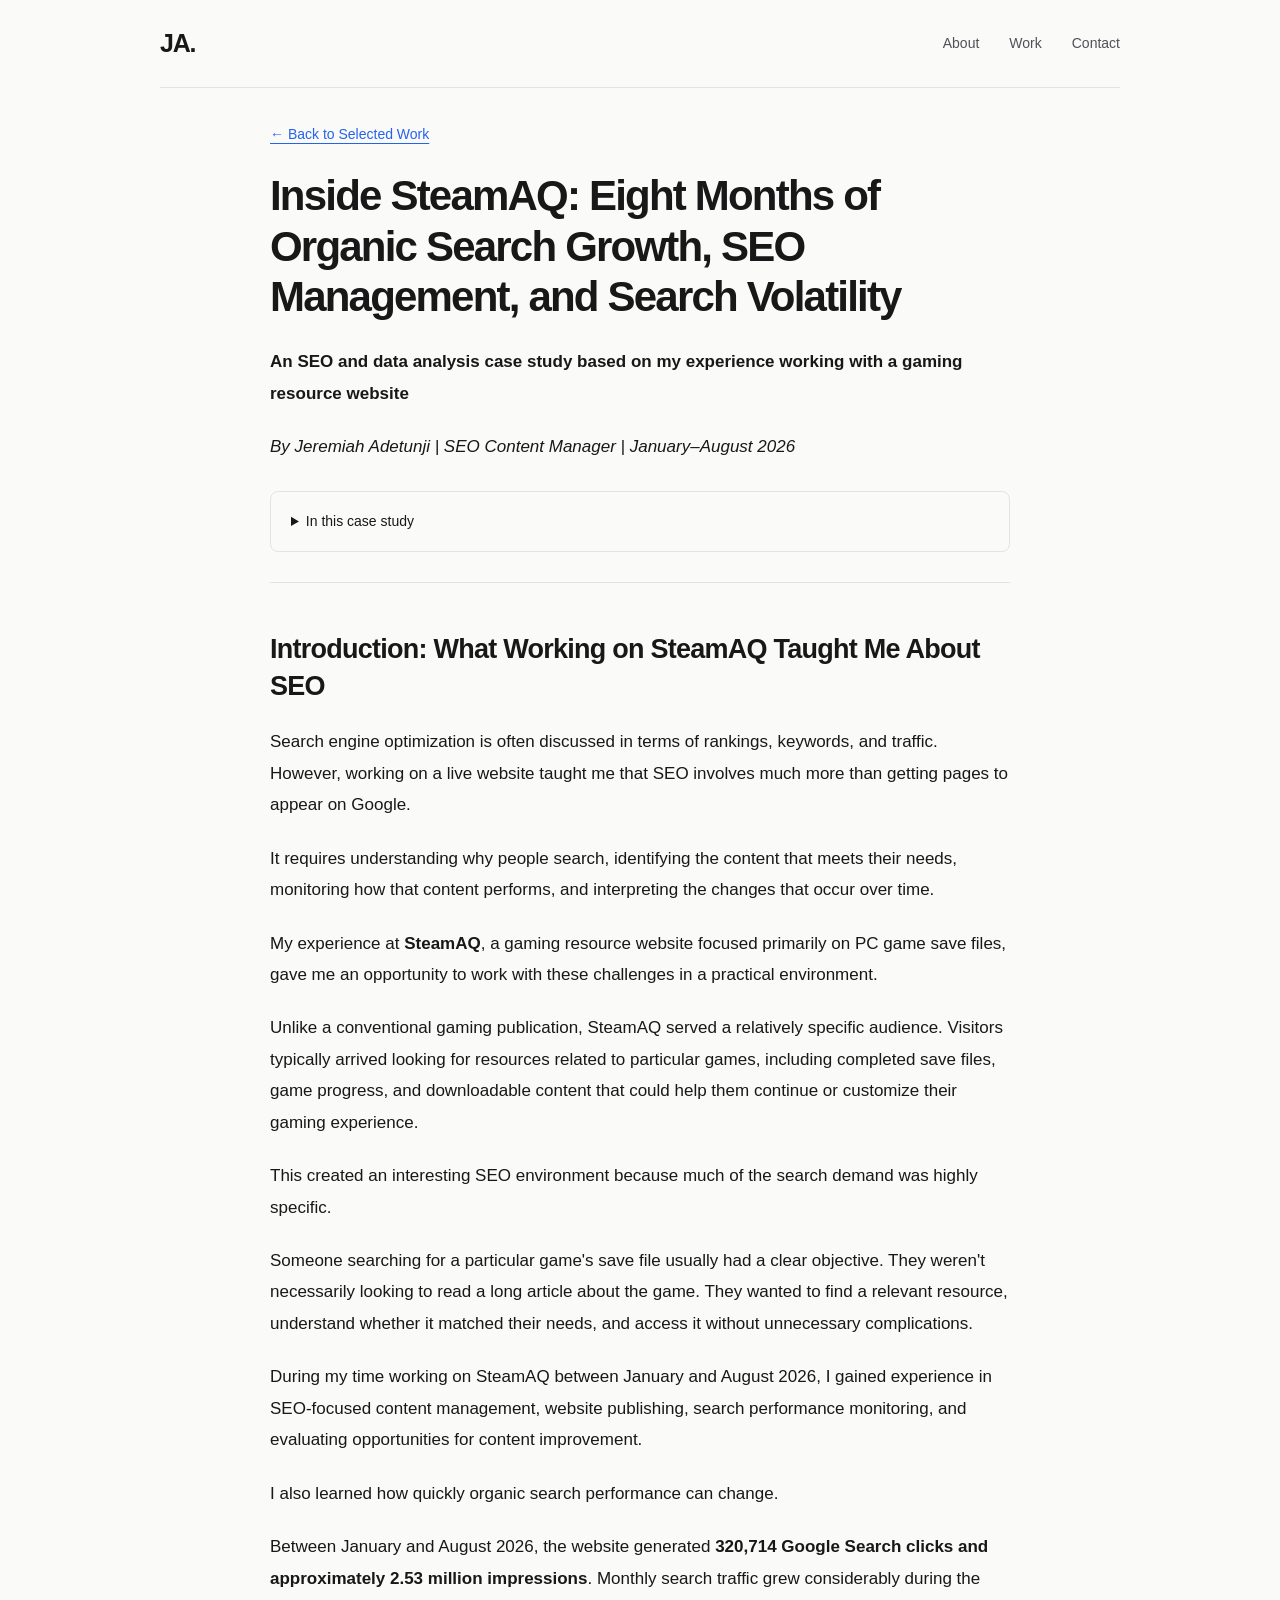
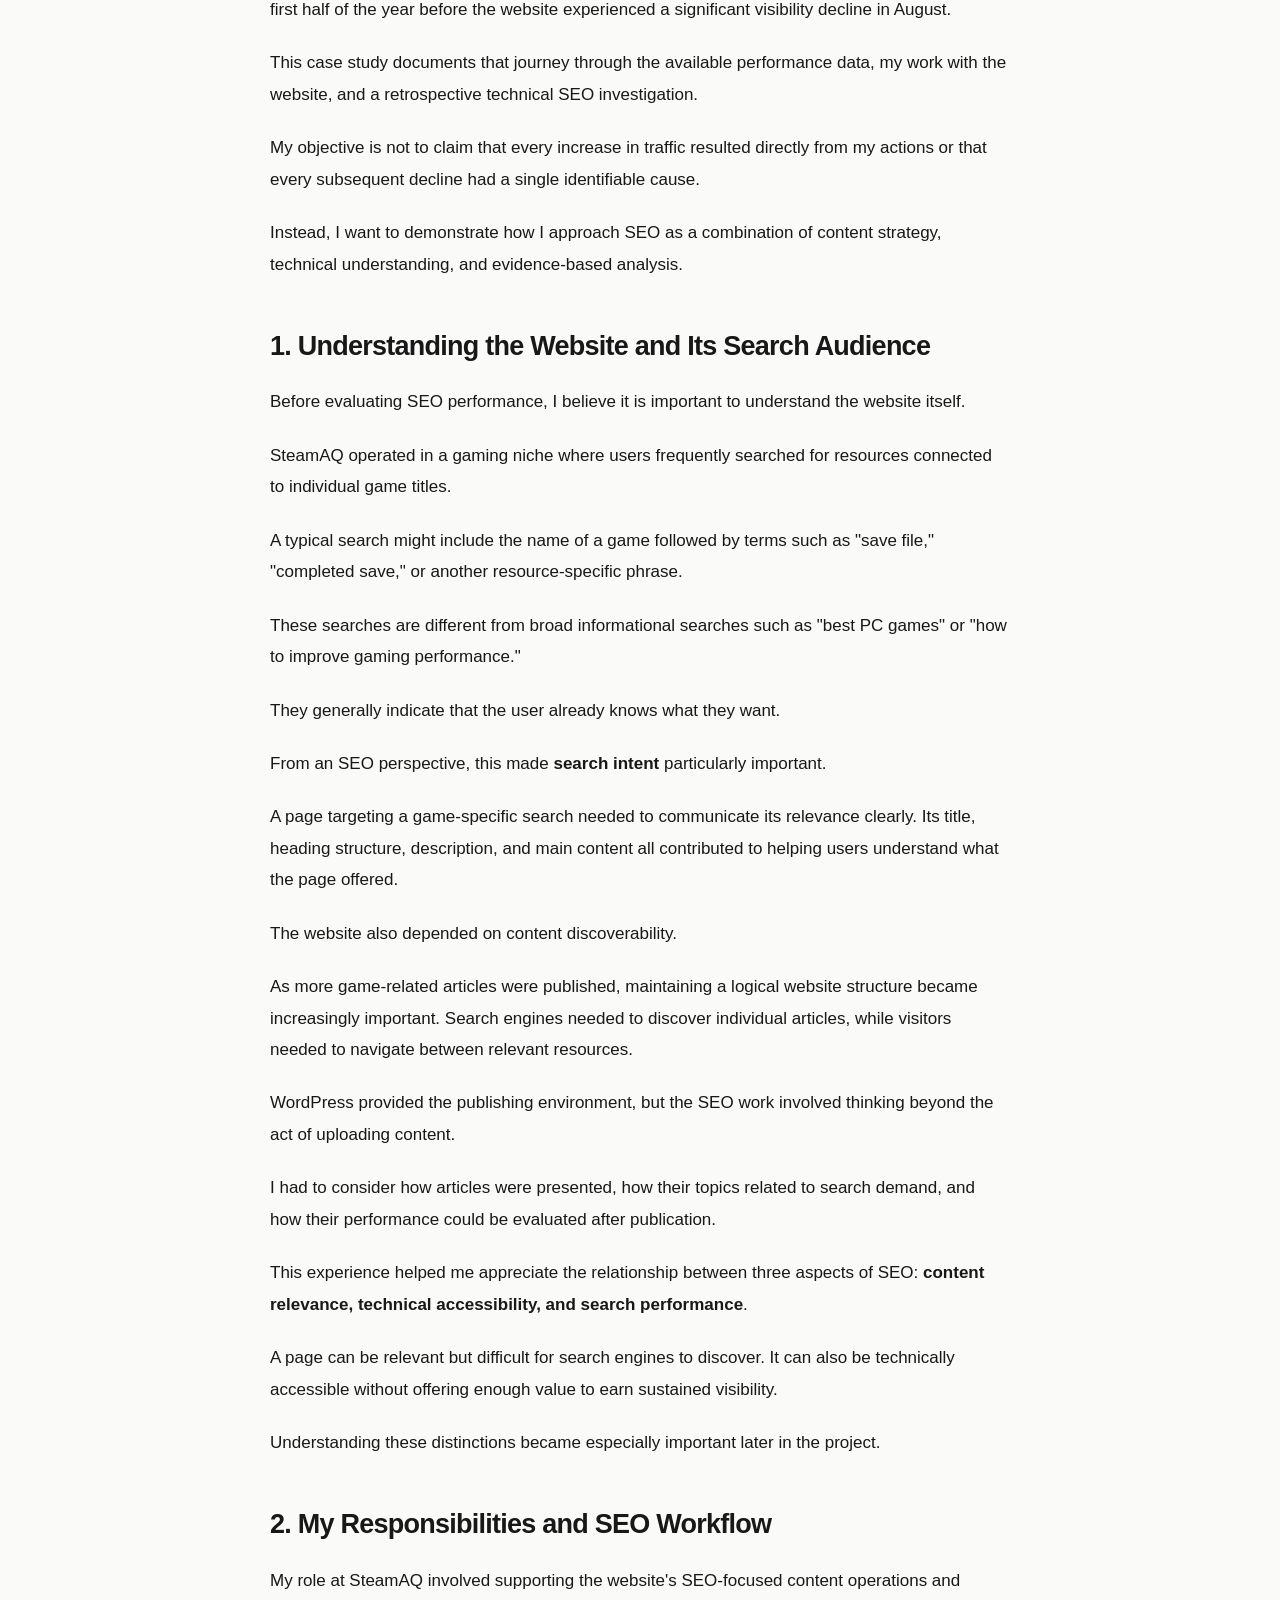
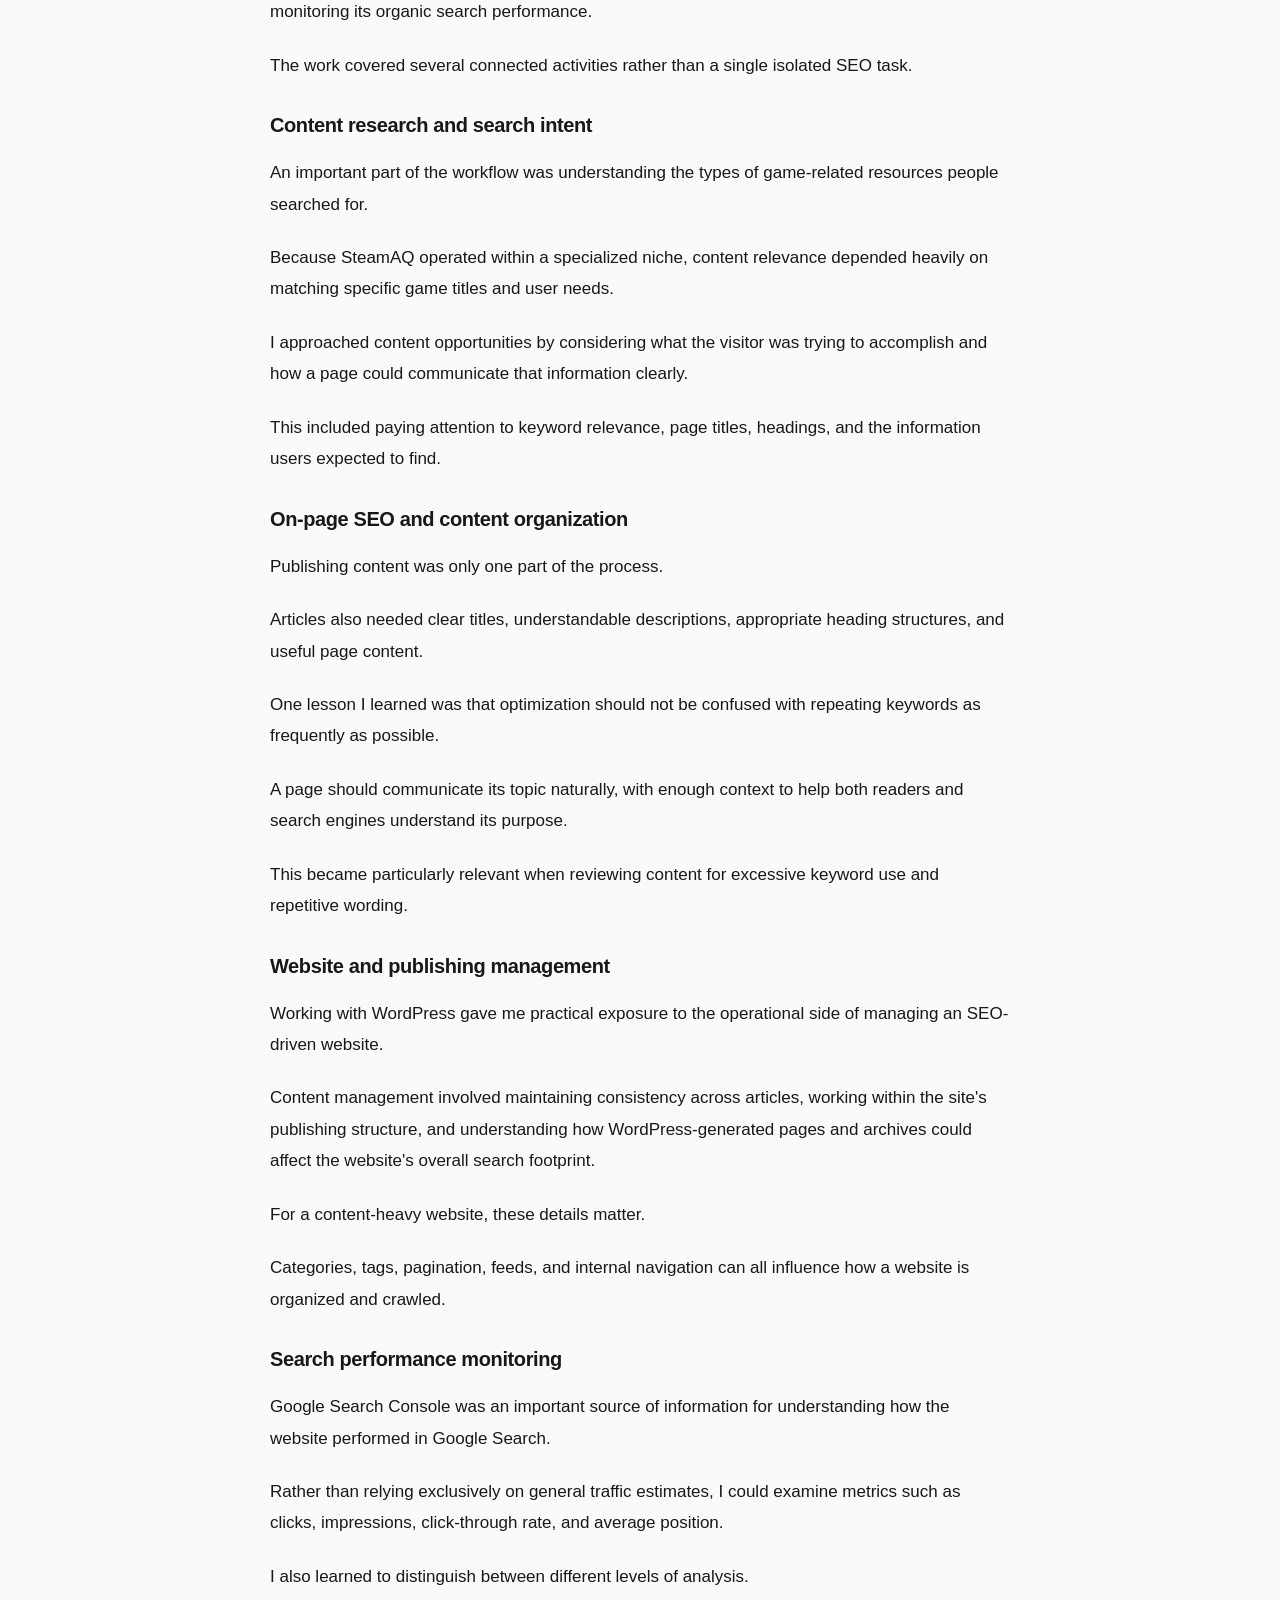
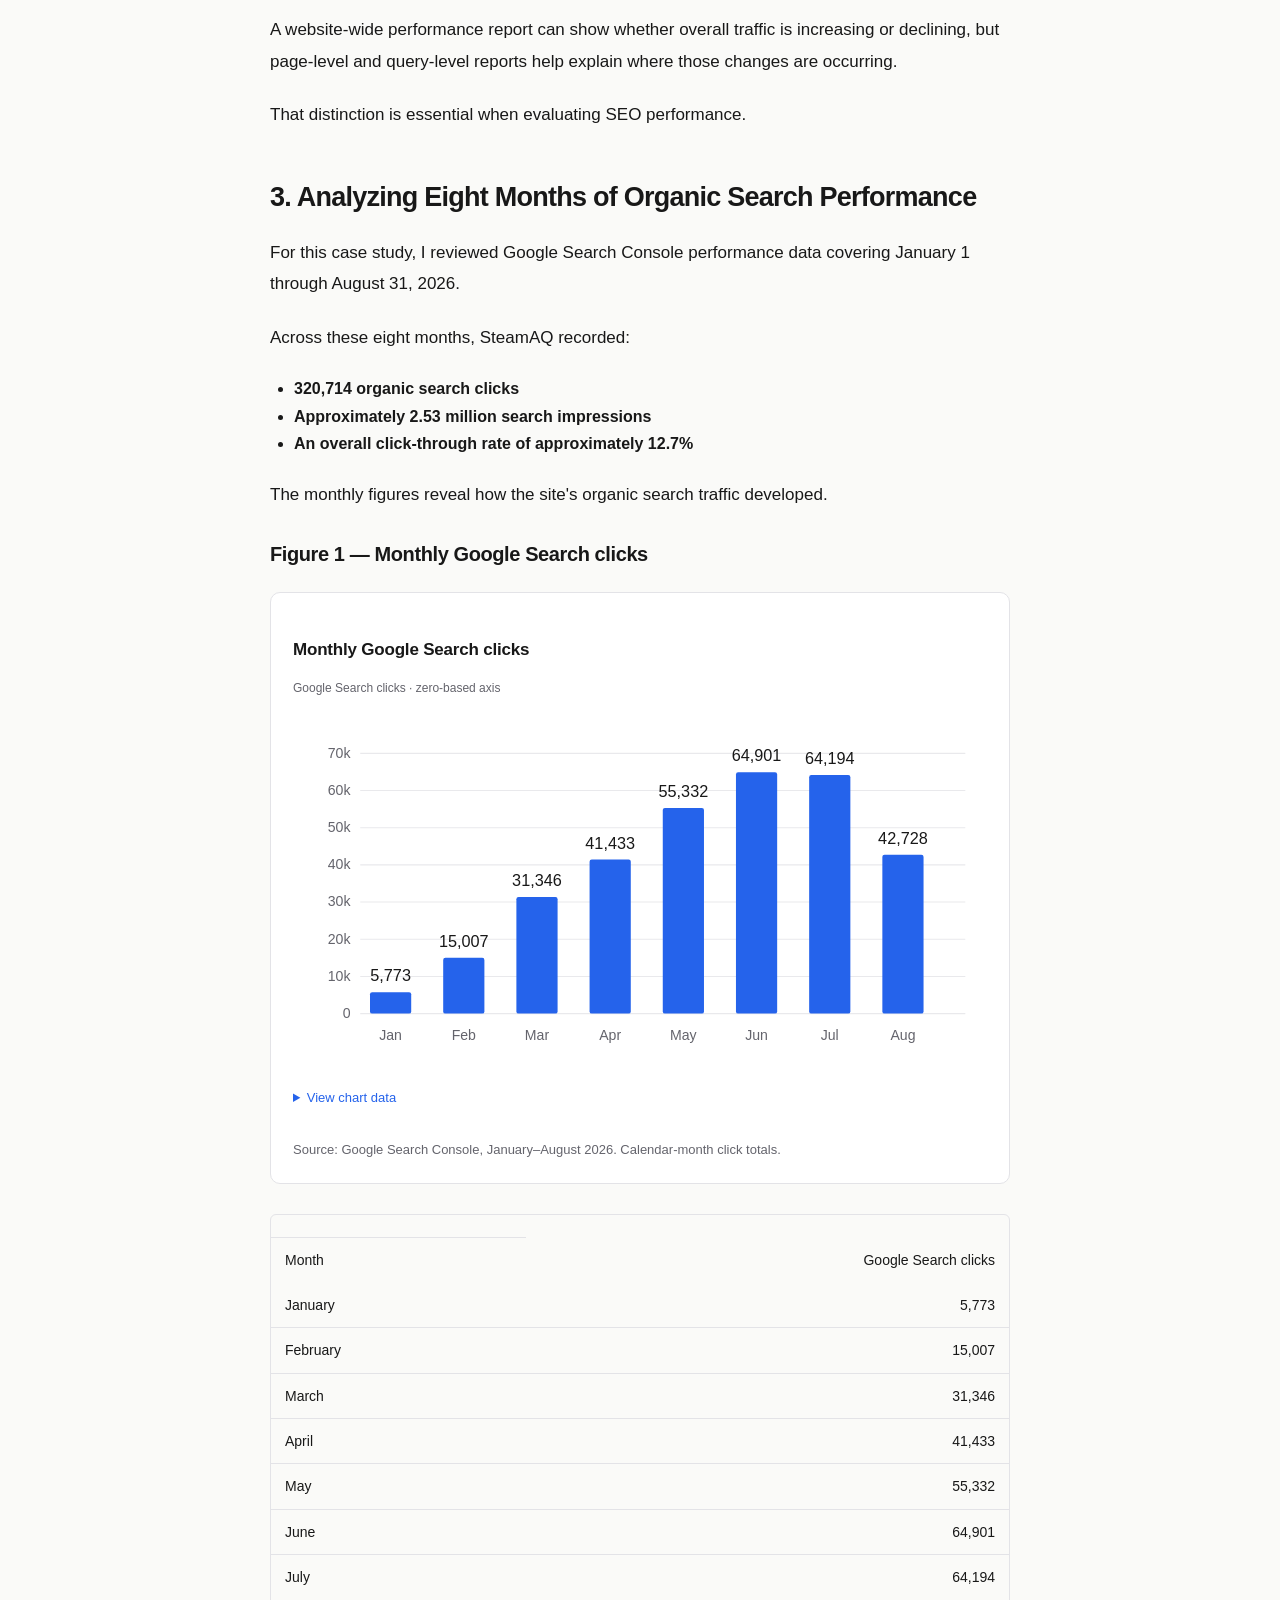
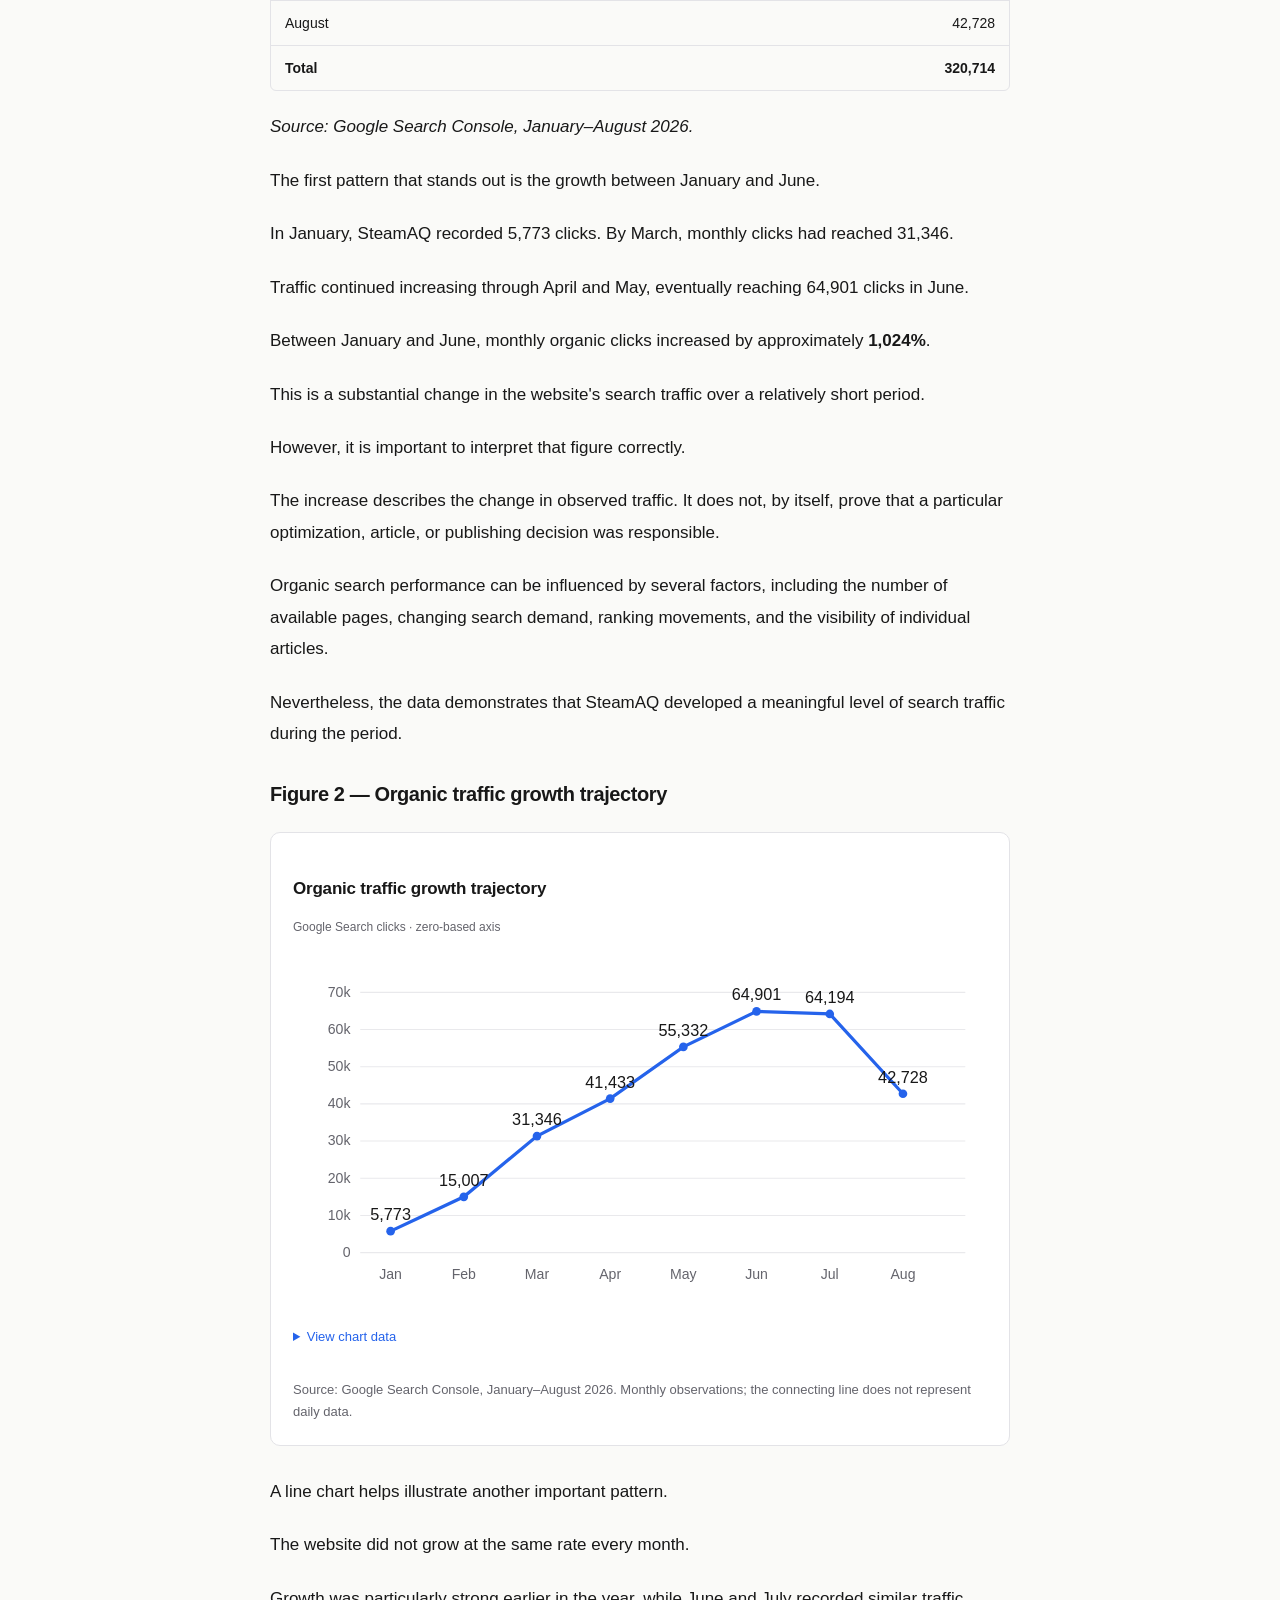
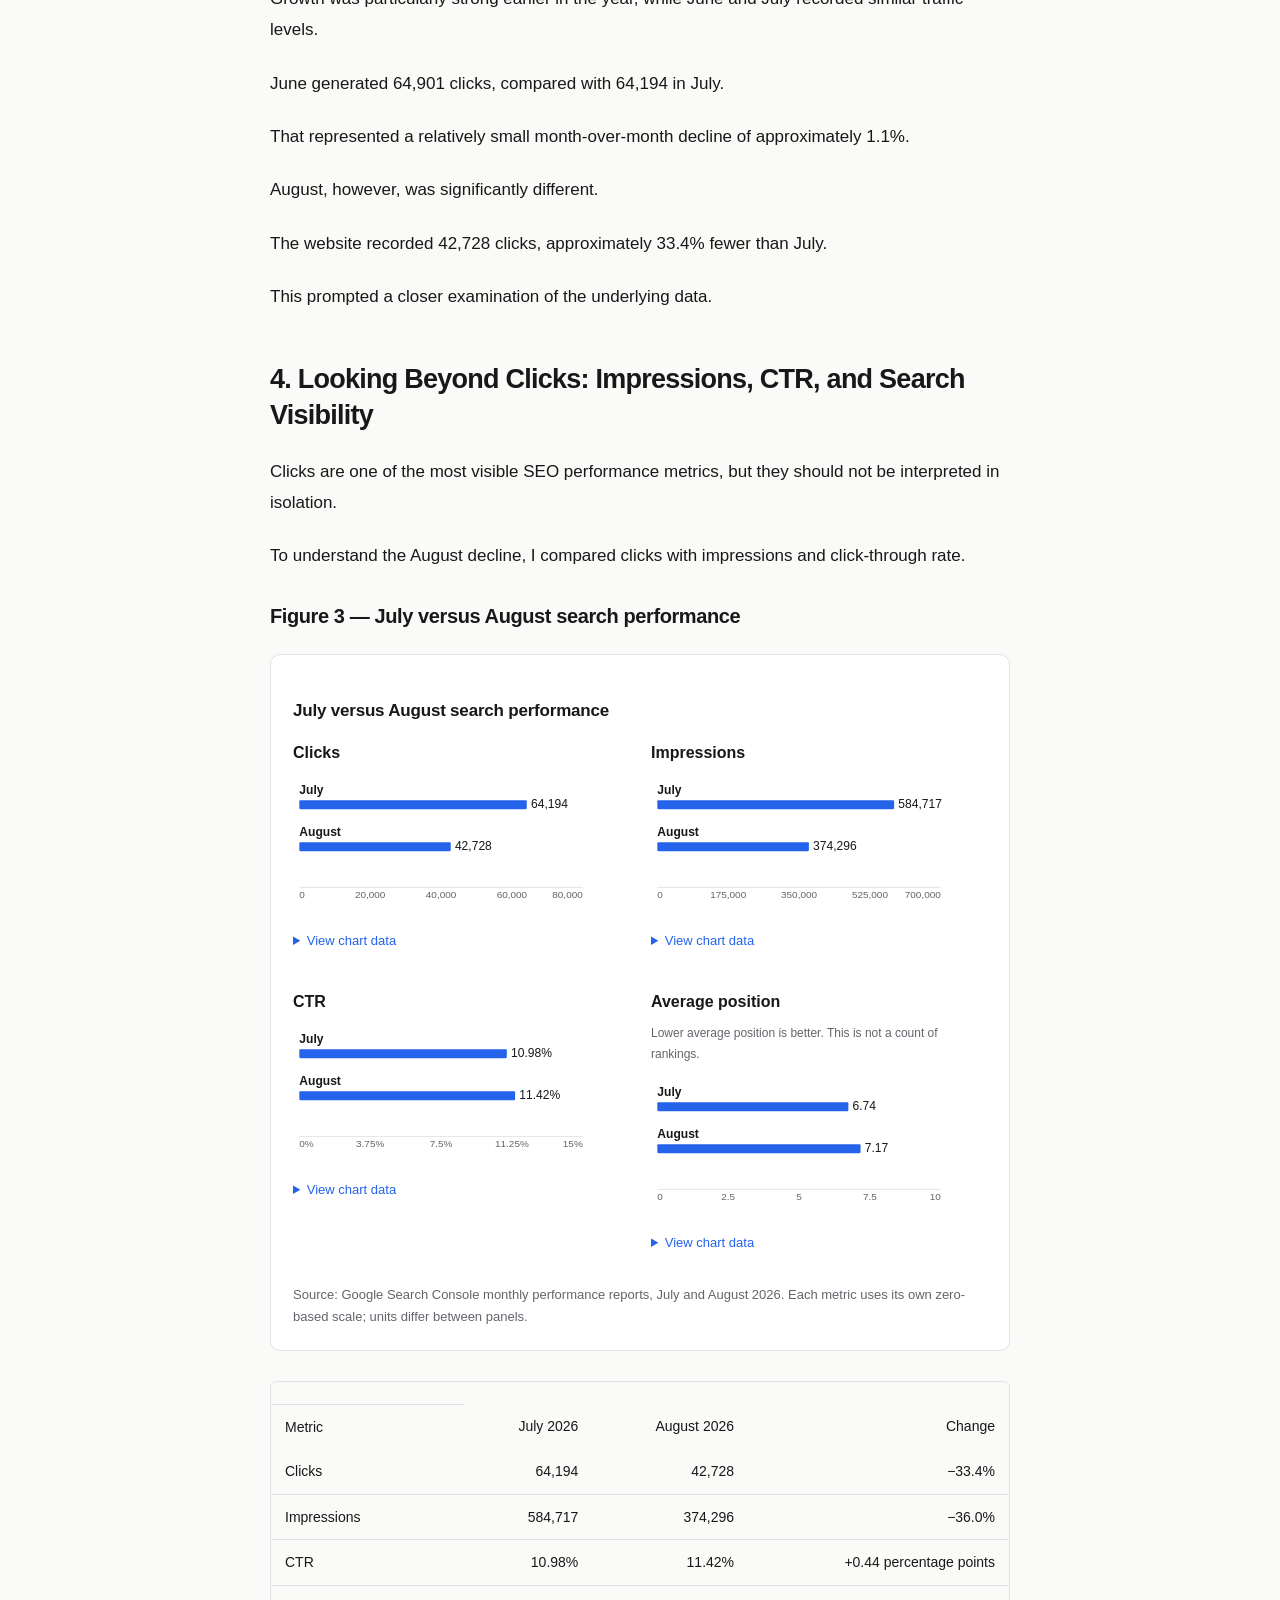
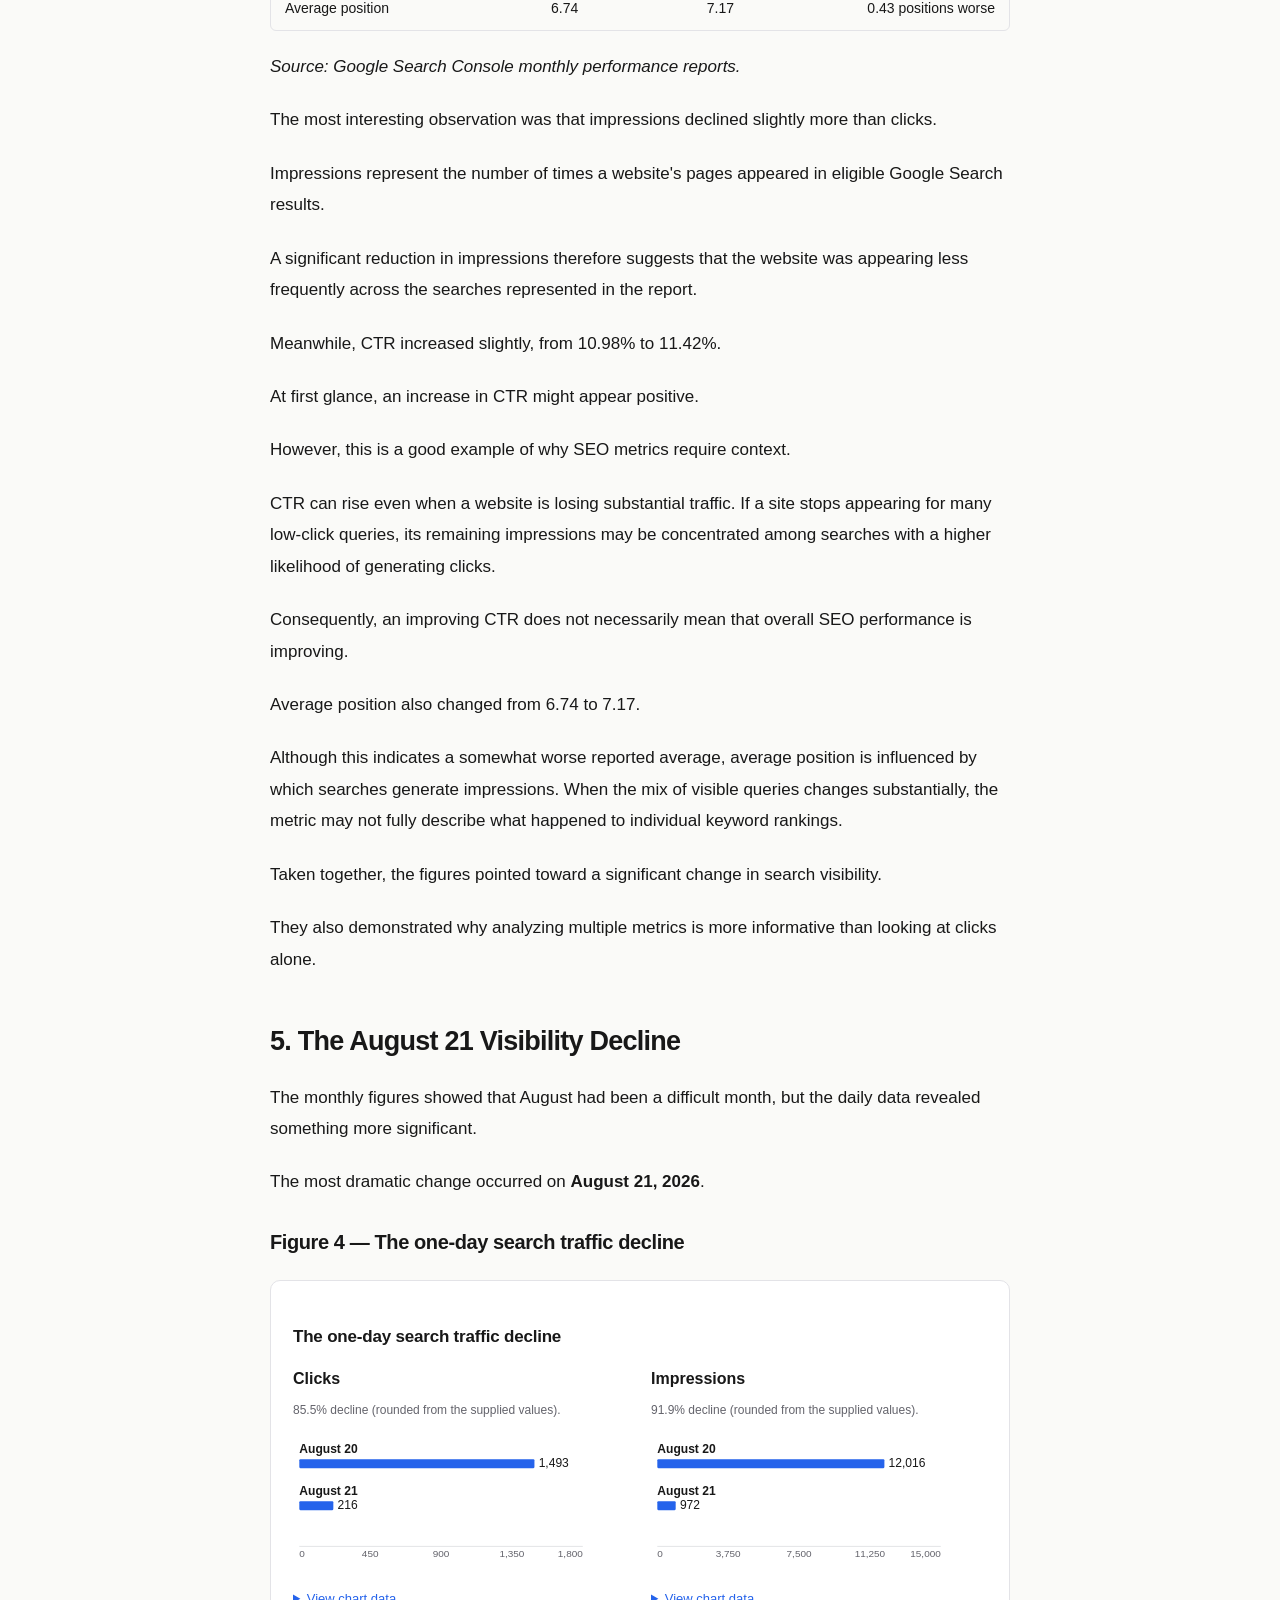
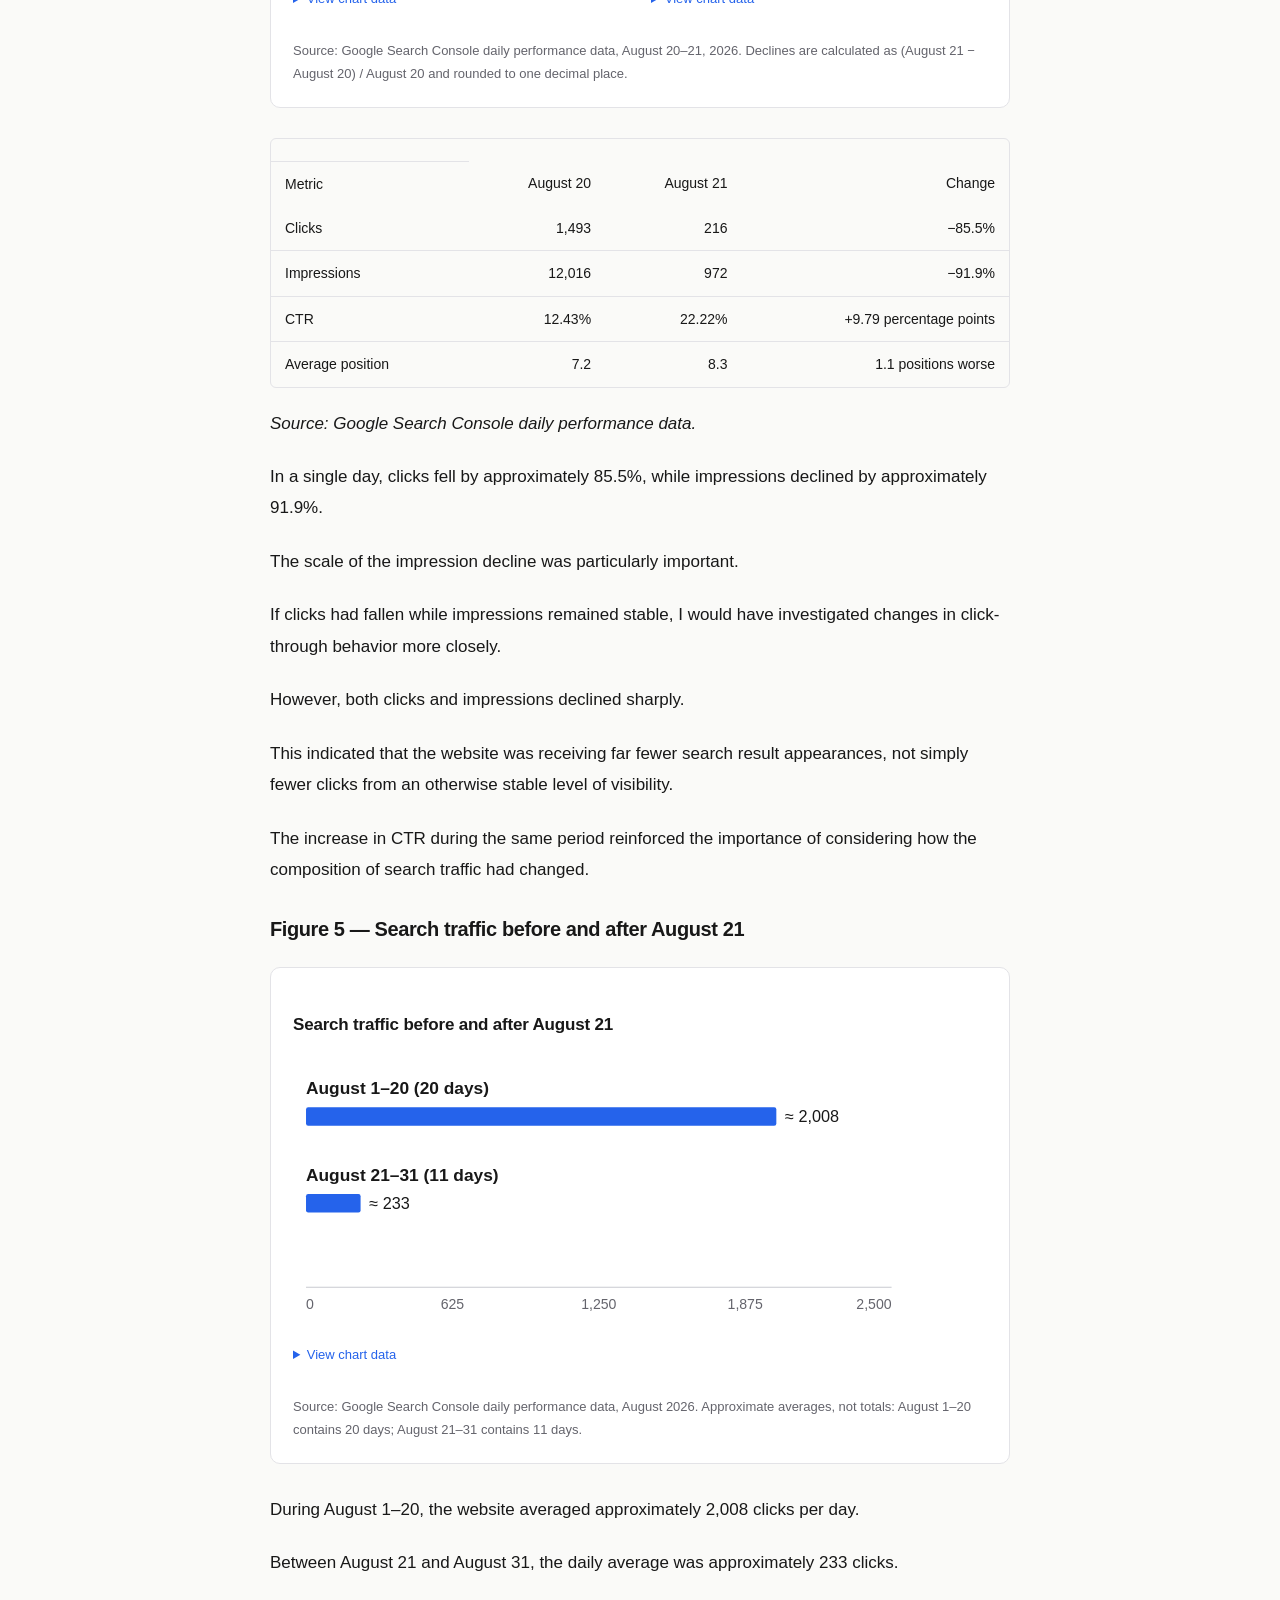
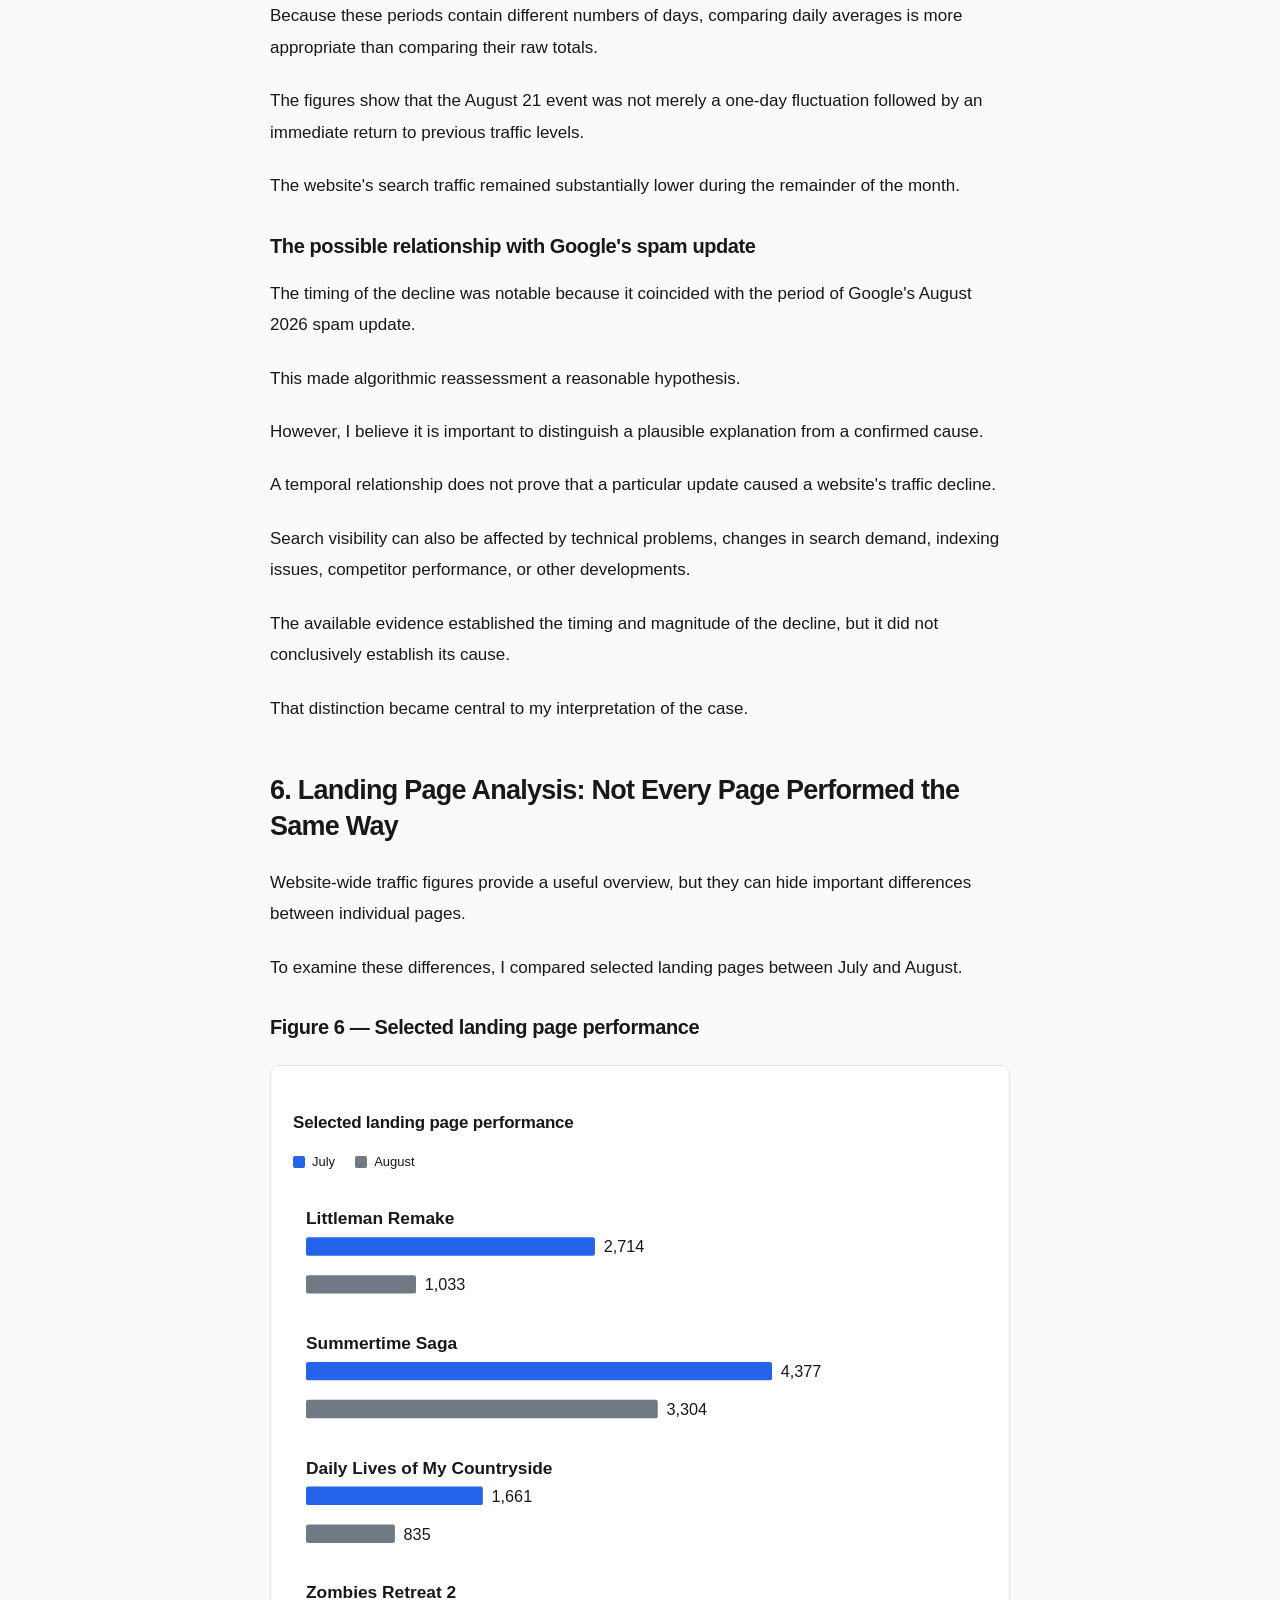
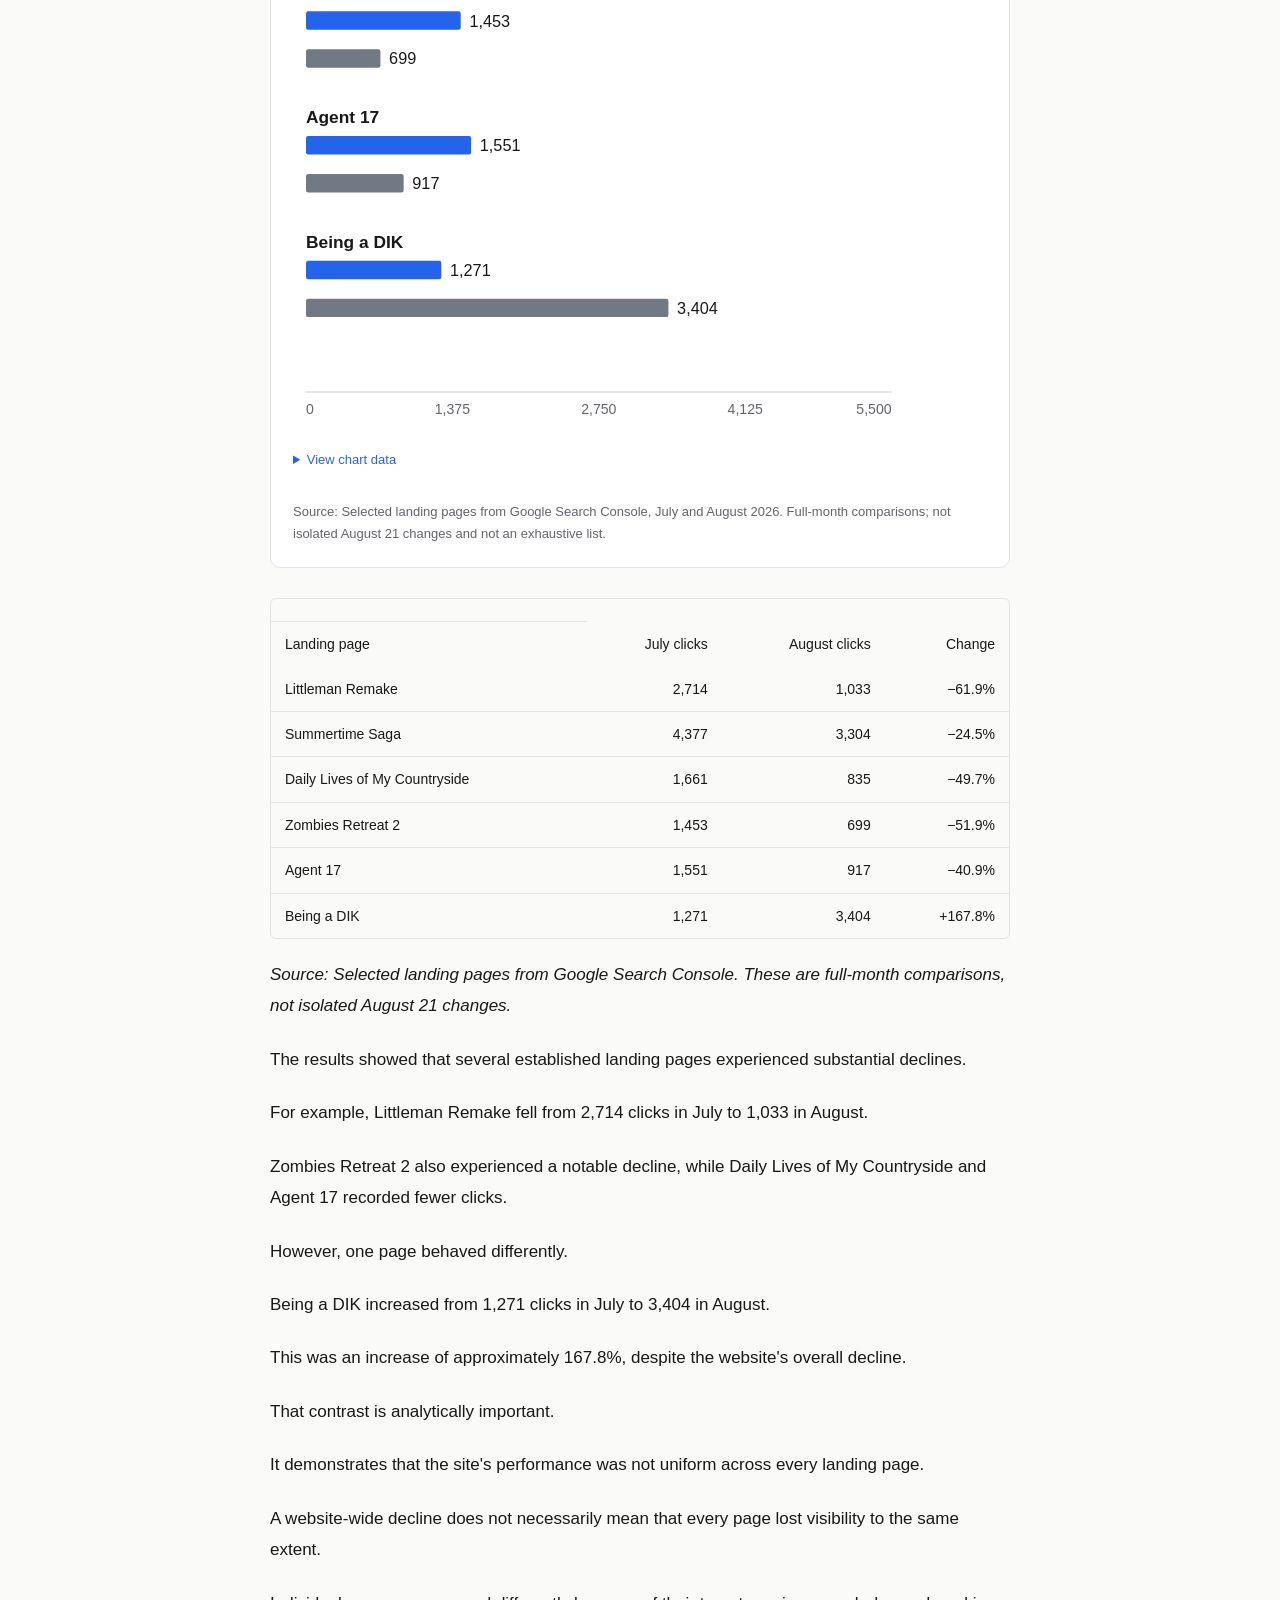
==== steamaq-case-study.html @ e1f73a3a "Add complete SteamAQ SEO case study with eight figures" ====
<!doctype html>
<html lang="en">
<head>
<meta charset="utf-8">
<meta name="viewport" content="width=device-width, initial-scale=1">
<title>Inside SteamAQ | Jeremiah Adetunji</title>
<meta name="description" content="Jeremiah Adetunji’s first-person SteamAQ SEO case study: January–August 2026 search performance, content management, and a separate retrospective October technical investigation.">
<meta name="theme-color" content="#FAFAF8">
<link rel="stylesheet" href="styles.css">
<link rel="stylesheet" href="steamaq-case-study.css">
<script src="script.js" defer></script>
<script src="steamaq-case-study.js" defer></script>
</head>
<body>
<a class="skip-link" href="#main">Skip to article</a>
<div class="page">
<header class="site-header">
      <a class="brand" href="index.html#home" aria-label="Jeremiah Adetunji home">JA.</a>
      <nav aria-label="Main navigation"><a href="index.html#about">About</a><a href="index.html#work">Work</a><a href="index.html#contact">Contact</a></nav>
    </header>
<main id="main" class="case-study">
<div class="article-body">
<a class="back-link" href="index.html#work">← Back to Selected Work</a>
<article aria-label="SteamAQ SEO case study">
<h1>Inside SteamAQ: Eight Months of Organic Search Growth, SEO Management, and Search Volatility</h1>
<p><strong>An SEO and data analysis case study based on my experience working with a gaming resource website</strong></p>
<p><em>By Jeremiah Adetunji | SEO Content Manager | January–August 2026</em></p>
<details class="toc"><summary>In this case study</summary><ol><li><a href="#introduction-what-working-on-steamaq-taught-me-about-seo">Introduction: What Working on SteamAQ Taught Me About SEO</a></li><li><a href="#1-understanding-the-website-and-its-search-audience">1. Understanding the Website and Its Search Audience</a></li><li><a href="#2-my-responsibilities-and-seo-workflow">2. My Responsibilities and SEO Workflow</a></li><li><a href="#3-analyzing-eight-months-of-organic-search-performance">3. Analyzing Eight Months of Organic Search Performance</a></li><li><a href="#4-looking-beyond-clicks-impressions-ctr-and-search-visibility">4. Looking Beyond Clicks: Impressions, CTR, and Search Visibility</a></li><li><a href="#5-the-august-21-visibility-decline">5. The August 21 Visibility Decline</a></li><li><a href="#6-landing-page-analysis-not-every-page-performed-the-same-way">6. Landing Page Analysis: Not Every Page Performed the Same Way</a></li><li><a href="#7-investigating-the-website-39-s-indexing-condition">7. Investigating the Website&#39;s Indexing Condition</a></li><li><a href="#8-a-practical-url-inspection-killing-floor-2">8. A Practical URL Inspection: Killing Floor 2</a></li><li><a href="#9-content-quality-and-the-limits-of-keyword-optimization">9. Content Quality and the Limits of Keyword Optimization</a></li><li><a href="#10-what-the-evidence-suggested-and-what-it-could-not-prove">10. What the Evidence Suggested — and What It Could Not Prove</a></li><li><a href="#11-key-lessons-from-my-steamaq-experience">11. Key Lessons From My SteamAQ Experience</a></li><li><a href="#conclusion-growth-data-and-a-more-evidence-based-approach-to-seo">Conclusion: Growth, Data, and a More Evidence-Based Approach to SEO</a></li></ol></details>
<hr>
<h2 id="introduction-what-working-on-steamaq-taught-me-about-seo">Introduction: What Working on SteamAQ Taught Me About SEO</h2>
<p>Search engine optimization is often discussed in terms of rankings, keywords, and traffic. However, working on a live website taught me that SEO involves much more than getting pages to appear on Google.</p>
<p>It requires understanding why people search, identifying the content that meets their needs, monitoring how that content performs, and interpreting the changes that occur over time.</p>
<p>My experience at <strong>SteamAQ</strong>, a gaming resource website focused primarily on PC game save files, gave me an opportunity to work with these challenges in a practical environment.</p>
<p>Unlike a conventional gaming publication, SteamAQ served a relatively specific audience. Visitors typically arrived looking for resources related to particular games, including completed save files, game progress, and downloadable content that could help them continue or customize their gaming experience.</p>
<p>This created an interesting SEO environment because much of the search demand was highly specific.</p>
<p>Someone searching for a particular game&#39;s save file usually had a clear objective. They weren&#39;t necessarily looking to read a long article about the game. They wanted to find a relevant resource, understand whether it matched their needs, and access it without unnecessary complications.</p>
<p>During my time working on SteamAQ between January and August 2026, I gained experience in SEO-focused content management, website publishing, search performance monitoring, and evaluating opportunities for content improvement.</p>
<p>I also learned how quickly organic search performance can change.</p>
<p>Between January and August 2026, the website generated <strong>320,714 Google Search clicks and approximately 2.53 million impressions</strong>. Monthly search traffic grew considerably during the first half of the year before the website experienced a significant visibility decline in August.</p>
<p>This case study documents that journey through the available performance data, my work with the website, and a retrospective technical SEO investigation.</p>
<p>My objective is not to claim that every increase in traffic resulted directly from my actions or that every subsequent decline had a single identifiable cause.</p>
<p>Instead, I want to demonstrate how I approach SEO as a combination of content strategy, technical understanding, and evidence-based analysis.</p>
<h2 id="1-understanding-the-website-and-its-search-audience">1. Understanding the Website and Its Search Audience</h2>
<p>Before evaluating SEO performance, I believe it is important to understand the website itself.</p>
<p>SteamAQ operated in a gaming niche where users frequently searched for resources connected to individual game titles.</p>
<p>A typical search might include the name of a game followed by terms such as &quot;save file,&quot; &quot;completed save,&quot; or another resource-specific phrase.</p>
<p>These searches are different from broad informational searches such as &quot;best PC games&quot; or &quot;how to improve gaming performance.&quot;</p>
<p>They generally indicate that the user already knows what they want.</p>
<p>From an SEO perspective, this made <strong>search intent</strong> particularly important.</p>
<p>A page targeting a game-specific search needed to communicate its relevance clearly. Its title, heading structure, description, and main content all contributed to helping users understand what the page offered.</p>
<p>The website also depended on content discoverability.</p>
<p>As more game-related articles were published, maintaining a logical website structure became increasingly important. Search engines needed to discover individual articles, while visitors needed to navigate between relevant resources.</p>
<p>WordPress provided the publishing environment, but the SEO work involved thinking beyond the act of uploading content.</p>
<p>I had to consider how articles were presented, how their topics related to search demand, and how their performance could be evaluated after publication.</p>
<p>This experience helped me appreciate the relationship between three aspects of SEO: <strong>content relevance, technical accessibility, and search performance</strong>.</p>
<p>A page can be relevant but difficult for search engines to discover. It can also be technically accessible without offering enough value to earn sustained visibility.</p>
<p>Understanding these distinctions became especially important later in the project.</p>
<h2 id="2-my-responsibilities-and-seo-workflow">2. My Responsibilities and SEO Workflow</h2>
<p>My role at SteamAQ involved supporting the website&#39;s SEO-focused content operations and monitoring its organic search performance.</p>
<p>The work covered several connected activities rather than a single isolated SEO task.</p>
<h3 id="content-research-and-search-intent">Content research and search intent</h3>
<p>An important part of the workflow was understanding the types of game-related resources people searched for.</p>
<p>Because SteamAQ operated within a specialized niche, content relevance depended heavily on matching specific game titles and user needs.</p>
<p>I approached content opportunities by considering what the visitor was trying to accomplish and how a page could communicate that information clearly.</p>
<p>This included paying attention to keyword relevance, page titles, headings, and the information users expected to find.</p>
<h3 id="on-page-seo-and-content-organization">On-page SEO and content organization</h3>
<p>Publishing content was only one part of the process.</p>
<p>Articles also needed clear titles, understandable descriptions, appropriate heading structures, and useful page content.</p>
<p>One lesson I learned was that optimization should not be confused with repeating keywords as frequently as possible.</p>
<p>A page should communicate its topic naturally, with enough context to help both readers and search engines understand its purpose.</p>
<p>This became particularly relevant when reviewing content for excessive keyword use and repetitive wording.</p>
<h3 id="website-and-publishing-management">Website and publishing management</h3>
<p>Working with WordPress gave me practical exposure to the operational side of managing an SEO-driven website.</p>
<p>Content management involved maintaining consistency across articles, working within the site&#39;s publishing structure, and understanding how WordPress-generated pages and archives could affect the website&#39;s overall search footprint.</p>
<p>For a content-heavy website, these details matter.</p>
<p>Categories, tags, pagination, feeds, and internal navigation can all influence how a website is organized and crawled.</p>
<h3 id="search-performance-monitoring">Search performance monitoring</h3>
<p>Google Search Console was an important source of information for understanding how the website performed in Google Search.</p>
<p>Rather than relying exclusively on general traffic estimates, I could examine metrics such as clicks, impressions, click-through rate, and average position.</p>
<p>I also learned to distinguish between different levels of analysis.</p>
<p>A website-wide performance report can show whether overall traffic is increasing or declining, but page-level and query-level reports help explain where those changes are occurring.</p>
<p>That distinction is essential when evaluating SEO performance.</p>
<h2 id="3-analyzing-eight-months-of-organic-search-performance">3. Analyzing Eight Months of Organic Search Performance</h2>
<p>For this case study, I reviewed Google Search Console performance data covering January 1 through August 31, 2026.</p>
<p>Across these eight months, SteamAQ recorded:</p>
<ul>
<li><strong>320,714 organic search clicks</strong></li>
<li><strong>Approximately 2.53 million search impressions</strong></li>
<li><strong>An overall click-through rate of approximately 12.7%</strong></li>
</ul>
<p>The monthly figures reveal how the site&#39;s organic search traffic developed.</p>
<h3 id="figure-1-monthly-google-search-clicks">Figure 1 — Monthly Google Search clicks</h3>
<figure id="figure-1" aria-labelledby="figure-1-title"><h4 class="figure-title" id="figure-1-title">Monthly Google Search clicks</h4><div class="monthly-chart" tabindex="0" role="region" aria-label="Figure 1 chart; scroll horizontally on narrow screens"><p class="chart-unit">Google Search clicks · zero-based axis</p><svg class="data-chart" role="img" aria-label="Monthly Google Search clicks" viewBox="0 0 640 322" xmlns="http://www.w3.org/2000/svg"><title>Monthly Google Search clicks</title><line x1="62" y1="280" x2="620" y2="280" class="chart-grid"/><text x="53" y="284" text-anchor="end" class="axis-label">0</text><line x1="62" y1="245.71428571428572" x2="620" y2="245.71428571428572" class="chart-grid"/><text x="53" y="249.71428571428572" text-anchor="end" class="axis-label">10k</text><line x1="62" y1="211.42857142857144" x2="620" y2="211.42857142857144" class="chart-grid"/><text x="53" y="215.42857142857144" text-anchor="end" class="axis-label">20k</text><line x1="62" y1="177.14285714285717" x2="620" y2="177.14285714285717" class="chart-grid"/><text x="53" y="181.14285714285717" text-anchor="end" class="axis-label">30k</text><line x1="62" y1="142.85714285714286" x2="620" y2="142.85714285714286" class="chart-grid"/><text x="53" y="146.85714285714286" text-anchor="end" class="axis-label">40k</text><line x1="62" y1="108.57142857142856" x2="620" y2="108.57142857142856" class="chart-grid"/><text x="53" y="112.57142857142856" text-anchor="end" class="axis-label">50k</text><line x1="62" y1="74.2857142857143" x2="620" y2="74.2857142857143" class="chart-grid"/><text x="53" y="78.2857142857143" text-anchor="end" class="axis-label">60k</text><line x1="62" y1="40" x2="620" y2="40" class="chart-grid"/><text x="53" y="44" text-anchor="end" class="axis-label">70k</text><g tabindex="0" role="img" aria-label="January: 5,773 clicks"><title>January: 5,773 clicks</title><rect x="71" y="260.20685714285713" width="38" height="19.79314285714287" rx="2" class="series-0"/><text x="90" y="250.20685714285713" text-anchor="middle" class="chart-value">5,773</text><text x="90" y="304" text-anchor="middle" class="axis-label">Jan</text></g><g tabindex="0" role="img" aria-label="February: 15,007 clicks"><title>February: 15,007 clicks</title><rect x="138.5" y="228.54742857142855" width="38" height="51.452571428571446" rx="2" class="series-0"/><text x="157.5" y="218.54742857142855" text-anchor="middle" class="chart-value">15,007</text><text x="157.5" y="304" text-anchor="middle" class="axis-label">Feb</text></g><g tabindex="0" role="img" aria-label="March: 31,346 clicks"><title>March: 31,346 clicks</title><rect x="206" y="172.52800000000002" width="38" height="107.47199999999998" rx="2" class="series-0"/><text x="225" y="162.52800000000002" text-anchor="middle" class="chart-value">31,346</text><text x="225" y="304" text-anchor="middle" class="axis-label">Mar</text></g><g tabindex="0" role="img" aria-label="April: 41,433 clicks"><title>April: 41,433 clicks</title><rect x="273.5" y="137.94400000000002" width="38" height="142.05599999999998" rx="2" class="series-0"/><text x="292.5" y="127.94400000000002" text-anchor="middle" class="chart-value">41,433</text><text x="292.5" y="304" text-anchor="middle" class="axis-label">Apr</text></g><g tabindex="0" role="img" aria-label="May: 55,332 clicks"><title>May: 55,332 clicks</title><rect x="341" y="90.29028571428572" width="38" height="189.70971428571428" rx="2" class="series-0"/><text x="360" y="80.29028571428572" text-anchor="middle" class="chart-value">55,332</text><text x="360" y="304" text-anchor="middle" class="axis-label">May</text></g><g tabindex="0" role="img" aria-label="June: 64,901 clicks"><title>June: 64,901 clicks</title><rect x="408.5" y="57.482285714285695" width="38" height="222.5177142857143" rx="2" class="series-0"/><text x="427.5" y="47.482285714285695" text-anchor="middle" class="chart-value">64,901</text><text x="427.5" y="304" text-anchor="middle" class="axis-label">Jun</text></g><g tabindex="0" role="img" aria-label="July: 64,194 clicks"><title>July: 64,194 clicks</title><rect x="476" y="59.9062857142857" width="38" height="220.0937142857143" rx="2" class="series-0"/><text x="495" y="49.9062857142857" text-anchor="middle" class="chart-value">64,194</text><text x="495" y="304" text-anchor="middle" class="axis-label">Jul</text></g><g tabindex="0" role="img" aria-label="August: 42,728 clicks"><title>August: 42,728 clicks</title><rect x="543.5" y="133.504" width="38" height="146.496" rx="2" class="series-0"/><text x="562.5" y="123.50399999999999" text-anchor="middle" class="chart-value">42,728</text><text x="562.5" y="304" text-anchor="middle" class="axis-label">Aug</text></g></svg><details class="chart-data"><summary>View chart data</summary><div class="table-scroll" tabindex="0" role="region" aria-label="Chart data"><div class="table-scroll" tabindex="0" role="region" aria-label="Case study data table"><table><th scope="col"ead><tr><th scope="col">Month</th><th scope="col">Clicks</th></tr></thead><tbody><tr><th scope="row">January</th><td>5,773</td></tr><tr><th scope="row">February</th><td>15,007</td></tr><tr><th scope="row">March</th><td>31,346</td></tr><tr><th scope="row">April</th><td>41,433</td></tr><tr><th scope="row">May</th><td>55,332</td></tr><tr><th scope="row">June</th><td>64,901</td></tr><tr><th scope="row">July</th><td>64,194</td></tr><tr><th scope="row">August</th><td>42,728</td></tr></tbody></table></div></div></details></div><figcaption>Source: Google Search Console, January–August 2026. Calendar-month click totals.</figcaption></figure>
<div class="table-scroll" tabindex="0" role="region" aria-label="Case study data table"><table>
<th scope="col"ead>
<tr>
<th scope="col">Month</th>
<th scope="col" align="right">Google Search clicks</th>
</tr>
</thead>
<tbody><tr>
<td>January</td>
<td align="right">5,773</td>
</tr>
<tr>
<td>February</td>
<td align="right">15,007</td>
</tr>
<tr>
<td>March</td>
<td align="right">31,346</td>
</tr>
<tr>
<td>April</td>
<td align="right">41,433</td>
</tr>
<tr>
<td>May</td>
<td align="right">55,332</td>
</tr>
<tr>
<td>June</td>
<td align="right">64,901</td>
</tr>
<tr>
<td>July</td>
<td align="right">64,194</td>
</tr>
<tr>
<td>August</td>
<td align="right">42,728</td>
</tr>
<tr>
<td><strong>Total</strong></td>
<td align="right"><strong>320,714</strong></td>
</tr>
</tbody></table></div>
<p><em>Source: Google Search Console, January–August 2026.</em></p>
<p>The first pattern that stands out is the growth between January and June.</p>
<p>In January, SteamAQ recorded 5,773 clicks. By March, monthly clicks had reached 31,346.</p>
<p>Traffic continued increasing through April and May, eventually reaching 64,901 clicks in June.</p>
<p>Between January and June, monthly organic clicks increased by approximately <strong>1,024%</strong>.</p>
<p>This is a substantial change in the website&#39;s search traffic over a relatively short period.</p>
<p>However, it is important to interpret that figure correctly.</p>
<p>The increase describes the change in observed traffic. It does not, by itself, prove that a particular optimization, article, or publishing decision was responsible.</p>
<p>Organic search performance can be influenced by several factors, including the number of available pages, changing search demand, ranking movements, and the visibility of individual articles.</p>
<p>Nevertheless, the data demonstrates that SteamAQ developed a meaningful level of search traffic during the period.</p>
<h3 id="figure-2-organic-traffic-growth-trajectory">Figure 2 — Organic traffic growth trajectory</h3>
<figure id="figure-2" aria-labelledby="figure-2-title"><h4 class="figure-title" id="figure-2-title">Organic traffic growth trajectory</h4><div class="monthly-chart" tabindex="0" role="region" aria-label="Figure 2 chart; scroll horizontally on narrow screens"><p class="chart-unit">Google Search clicks · zero-based axis</p><svg class="data-chart" role="img" aria-label="Monthly organic growth trajectory" viewBox="0 0 640 322" xmlns="http://www.w3.org/2000/svg"><title>Monthly organic growth trajectory</title><line x1="62" y1="280" x2="620" y2="280" class="chart-grid"/><text x="53" y="284" text-anchor="end" class="axis-label">0</text><line x1="62" y1="245.71428571428572" x2="620" y2="245.71428571428572" class="chart-grid"/><text x="53" y="249.71428571428572" text-anchor="end" class="axis-label">10k</text><line x1="62" y1="211.42857142857144" x2="620" y2="211.42857142857144" class="chart-grid"/><text x="53" y="215.42857142857144" text-anchor="end" class="axis-label">20k</text><line x1="62" y1="177.14285714285717" x2="620" y2="177.14285714285717" class="chart-grid"/><text x="53" y="181.14285714285717" text-anchor="end" class="axis-label">30k</text><line x1="62" y1="142.85714285714286" x2="620" y2="142.85714285714286" class="chart-grid"/><text x="53" y="146.85714285714286" text-anchor="end" class="axis-label">40k</text><line x1="62" y1="108.57142857142856" x2="620" y2="108.57142857142856" class="chart-grid"/><text x="53" y="112.57142857142856" text-anchor="end" class="axis-label">50k</text><line x1="62" y1="74.2857142857143" x2="620" y2="74.2857142857143" class="chart-grid"/><text x="53" y="78.2857142857143" text-anchor="end" class="axis-label">60k</text><line x1="62" y1="40" x2="620" y2="40" class="chart-grid"/><text x="53" y="44" text-anchor="end" class="axis-label">70k</text><polyline points="90,260.20685714285713 157.5,228.54742857142855 225,172.52800000000002 292.5,137.94400000000002 360,90.29028571428572 427.5,57.482285714285695 495,59.9062857142857 562.5,133.504" fill="none" class="trend-line"/><g tabindex="0" role="img" aria-label="January: 5,773 clicks"><title>January: 5,773 clicks</title><circle cx="90" cy="260.20685714285713" r="4" class="series-0"/><text x="90" y="250.20685714285713" text-anchor="middle" class="chart-value">5,773</text><text x="90" y="304" text-anchor="middle" class="axis-label">Jan</text></g><g tabindex="0" role="img" aria-label="February: 15,007 clicks"><title>February: 15,007 clicks</title><circle cx="157.5" cy="228.54742857142855" r="4" class="series-0"/><text x="157.5" y="218.54742857142855" text-anchor="middle" class="chart-value">15,007</text><text x="157.5" y="304" text-anchor="middle" class="axis-label">Feb</text></g><g tabindex="0" role="img" aria-label="March: 31,346 clicks"><title>March: 31,346 clicks</title><circle cx="225" cy="172.52800000000002" r="4" class="series-0"/><text x="225" y="162.52800000000002" text-anchor="middle" class="chart-value">31,346</text><text x="225" y="304" text-anchor="middle" class="axis-label">Mar</text></g><g tabindex="0" role="img" aria-label="April: 41,433 clicks"><title>April: 41,433 clicks</title><circle cx="292.5" cy="137.94400000000002" r="4" class="series-0"/><text x="292.5" y="127.94400000000002" text-anchor="middle" class="chart-value">41,433</text><text x="292.5" y="304" text-anchor="middle" class="axis-label">Apr</text></g><g tabindex="0" role="img" aria-label="May: 55,332 clicks"><title>May: 55,332 clicks</title><circle cx="360" cy="90.29028571428572" r="4" class="series-0"/><text x="360" y="80.29028571428572" text-anchor="middle" class="chart-value">55,332</text><text x="360" y="304" text-anchor="middle" class="axis-label">May</text></g><g tabindex="0" role="img" aria-label="June: 64,901 clicks"><title>June: 64,901 clicks</title><circle cx="427.5" cy="57.482285714285695" r="4" class="series-0"/><text x="427.5" y="47.482285714285695" text-anchor="middle" class="chart-value">64,901</text><text x="427.5" y="304" text-anchor="middle" class="axis-label">Jun</text></g><g tabindex="0" role="img" aria-label="July: 64,194 clicks"><title>July: 64,194 clicks</title><circle cx="495" cy="59.9062857142857" r="4" class="series-0"/><text x="495" y="49.9062857142857" text-anchor="middle" class="chart-value">64,194</text><text x="495" y="304" text-anchor="middle" class="axis-label">Jul</text></g><g tabindex="0" role="img" aria-label="August: 42,728 clicks"><title>August: 42,728 clicks</title><circle cx="562.5" cy="133.504" r="4" class="series-0"/><text x="562.5" y="123.50399999999999" text-anchor="middle" class="chart-value">42,728</text><text x="562.5" y="304" text-anchor="middle" class="axis-label">Aug</text></g></svg><details class="chart-data"><summary>View chart data</summary><div class="table-scroll" tabindex="0" role="region" aria-label="Chart data"><div class="table-scroll" tabindex="0" role="region" aria-label="Case study data table"><table><th scope="col"ead><tr><th scope="col">Month</th><th scope="col">Clicks</th></tr></thead><tbody><tr><th scope="row">January</th><td>5,773</td></tr><tr><th scope="row">February</th><td>15,007</td></tr><tr><th scope="row">March</th><td>31,346</td></tr><tr><th scope="row">April</th><td>41,433</td></tr><tr><th scope="row">May</th><td>55,332</td></tr><tr><th scope="row">June</th><td>64,901</td></tr><tr><th scope="row">July</th><td>64,194</td></tr><tr><th scope="row">August</th><td>42,728</td></tr></tbody></table></div></div></details></div><figcaption>Source: Google Search Console, January–August 2026. Monthly observations; the connecting line does not represent daily data.</figcaption></figure>
<p>A line chart helps illustrate another important pattern.</p>
<p>The website did not grow at the same rate every month.</p>
<p>Growth was particularly strong earlier in the year, while June and July recorded similar traffic levels.</p>
<p>June generated 64,901 clicks, compared with 64,194 in July.</p>
<p>That represented a relatively small month-over-month decline of approximately 1.1%.</p>
<p>August, however, was significantly different.</p>
<p>The website recorded 42,728 clicks, approximately 33.4% fewer than July.</p>
<p>This prompted a closer examination of the underlying data.</p>
<h2 id="4-looking-beyond-clicks-impressions-ctr-and-search-visibility">4. Looking Beyond Clicks: Impressions, CTR, and Search Visibility</h2>
<p>Clicks are one of the most visible SEO performance metrics, but they should not be interpreted in isolation.</p>
<p>To understand the August decline, I compared clicks with impressions and click-through rate.</p>
<h3 id="figure-3-july-versus-august-search-performance">Figure 3 — July versus August search performance</h3>
<figure id="figure-3" aria-labelledby="figure-3-title"><h4 class="figure-title" id="figure-3-title">July versus August search performance</h4><div class="comparison-panels"><section class="metric-panel"><h4>Clicks</h4><svg class="data-chart" role="img" aria-label="July versus August — Clicks" viewBox="0 0 640 243" xmlns="http://www.w3.org/2000/svg"><title>July versus August — Clicks</title><text x="12" y="38" class="chart-label">July</text><g tabindex="0" role="img" aria-label="July: Clicks: 64,194"><title>July: Clicks: 64,194</title><rect x="12" y="50" width="433.3095" height="17" rx="2" class="series-0"/><text x="453.3095" y="64" class="chart-value">64,194</text></g><text x="12" y="118" class="chart-label">August</text><g tabindex="0" role="img" aria-label="August: Clicks: 42,728"><title>August: Clicks: 42,728</title><rect x="12" y="130" width="288.414" height="17" rx="2" class="series-0"/><text x="308.414" y="144" class="chart-value">42,728</text></g><line x1="12" y1="216" x2="552" y2="216" class="chart-axis"/><text x="12" y="236" text-anchor="start" class="axis-label">0</text><text x="147" y="236" text-anchor="middle" class="axis-label">20,000</text><text x="282" y="236" text-anchor="middle" class="axis-label">40,000</text><text x="417" y="236" text-anchor="middle" class="axis-label">60,000</text><text x="552" y="236" text-anchor="end" class="axis-label">80,000</text></svg><details class="chart-data"><summary>View chart data</summary><div class="table-scroll" tabindex="0" role="region" aria-label="Chart data"><div class="table-scroll" tabindex="0" role="region" aria-label="Case study data table"><table><th scope="col"ead><tr><th scope="col">Period / page</th><th scope="col">Clicks</th></tr></thead><tbody><tr><th scope="row">July</th><td>64,194</td></tr><tr><th scope="row">August</th><td>42,728</td></tr></tbody></table></div></div></details></section><section class="metric-panel"><h4>Impressions</h4><svg class="data-chart" role="img" aria-label="July versus August — Impressions" viewBox="0 0 640 243" xmlns="http://www.w3.org/2000/svg"><title>July versus August — Impressions</title><text x="12" y="38" class="chart-label">July</text><g tabindex="0" role="img" aria-label="July: Impressions: 584,717"><title>July: Impressions: 584,717</title><rect x="12" y="50" width="451.0674" height="17" rx="2" class="series-0"/><text x="471.0674" y="64" class="chart-value">584,717</text></g><text x="12" y="118" class="chart-label">August</text><g tabindex="0" role="img" aria-label="August: Impressions: 374,296"><title>August: Impressions: 374,296</title><rect x="12" y="130" width="288.74262857142855" height="17" rx="2" class="series-0"/><text x="308.74262857142855" y="144" class="chart-value">374,296</text></g><line x1="12" y1="216" x2="552" y2="216" class="chart-axis"/><text x="12" y="236" text-anchor="start" class="axis-label">0</text><text x="147" y="236" text-anchor="middle" class="axis-label">175,000</text><text x="282" y="236" text-anchor="middle" class="axis-label">350,000</text><text x="417" y="236" text-anchor="middle" class="axis-label">525,000</text><text x="552" y="236" text-anchor="end" class="axis-label">700,000</text></svg><details class="chart-data"><summary>View chart data</summary><div class="table-scroll" tabindex="0" role="region" aria-label="Chart data"><div class="table-scroll" tabindex="0" role="region" aria-label="Case study data table"><table><th scope="col"ead><tr><th scope="col">Period / page</th><th scope="col">Impressions</th></tr></thead><tbody><tr><th scope="row">July</th><td>584,717</td></tr><tr><th scope="row">August</th><td>374,296</td></tr></tbody></table></div></div></details></section><section class="metric-panel"><h4>CTR</h4><svg class="data-chart" role="img" aria-label="July versus August — CTR" viewBox="0 0 640 243" xmlns="http://www.w3.org/2000/svg"><title>July versus August — CTR</title><text x="12" y="38" class="chart-label">July</text><g tabindex="0" role="img" aria-label="July: CTR: 10.98%"><title>July: CTR: 10.98%</title><rect x="12" y="50" width="395.28" height="17" rx="2" class="series-0"/><text x="415.28" y="64" class="chart-value">10.98%</text></g><text x="12" y="118" class="chart-label">August</text><g tabindex="0" role="img" aria-label="August: CTR: 11.42%"><title>August: CTR: 11.42%</title><rect x="12" y="130" width="411.12" height="17" rx="2" class="series-0"/><text x="431.12" y="144" class="chart-value">11.42%</text></g><line x1="12" y1="216" x2="552" y2="216" class="chart-axis"/><text x="12" y="236" text-anchor="start" class="axis-label">0%</text><text x="147" y="236" text-anchor="middle" class="axis-label">3.75%</text><text x="282" y="236" text-anchor="middle" class="axis-label">7.5%</text><text x="417" y="236" text-anchor="middle" class="axis-label">11.25%</text><text x="552" y="236" text-anchor="end" class="axis-label">15%</text></svg><details class="chart-data"><summary>View chart data</summary><div class="table-scroll" tabindex="0" role="region" aria-label="Chart data"><div class="table-scroll" tabindex="0" role="region" aria-label="Case study data table"><table><th scope="col"ead><tr><th scope="col">Period / page</th><th scope="col">CTR (%)</th></tr></thead><tbody><tr><th scope="row">July</th><td>10.98</td></tr><tr><th scope="row">August</th><td>11.42</td></tr></tbody></table></div></div></details></section><section class="metric-panel"><h4>Average position</h4><p class="chart-note">Lower average position is better. This is not a count of rankings.</p><svg class="data-chart" role="img" aria-label="July versus August — Average position" viewBox="0 0 640 243" xmlns="http://www.w3.org/2000/svg"><title>July versus August — Average position</title><text x="12" y="38" class="chart-label">July</text><g tabindex="0" role="img" aria-label="July: Average position: 6.74"><title>July: Average position: 6.74</title><rect x="12" y="50" width="363.96000000000004" height="17" rx="2" class="series-0"/><text x="383.96000000000004" y="64" class="chart-value">6.74</text></g><text x="12" y="118" class="chart-label">August</text><g tabindex="0" role="img" aria-label="August: Average position: 7.17"><title>August: Average position: 7.17</title><rect x="12" y="130" width="387.18" height="17" rx="2" class="series-0"/><text x="407.18" y="144" class="chart-value">7.17</text></g><line x1="12" y1="216" x2="552" y2="216" class="chart-axis"/><text x="12" y="236" text-anchor="start" class="axis-label">0</text><text x="147" y="236" text-anchor="middle" class="axis-label">2.5</text><text x="282" y="236" text-anchor="middle" class="axis-label">5</text><text x="417" y="236" text-anchor="middle" class="axis-label">7.5</text><text x="552" y="236" text-anchor="end" class="axis-label">10</text></svg><details class="chart-data"><summary>View chart data</summary><div class="table-scroll" tabindex="0" role="region" aria-label="Chart data"><div class="table-scroll" tabindex="0" role="region" aria-label="Case study data table"><table><th scope="col"ead><tr><th scope="col">Period / page</th><th scope="col">Average position</th></tr></thead><tbody><tr><th scope="row">July</th><td>6.74</td></tr><tr><th scope="row">August</th><td>7.17</td></tr></tbody></table></div></div></details></section></div><figcaption>Source: Google Search Console monthly performance reports, July and August 2026. Each metric uses its own zero-based scale; units differ between panels.</figcaption></figure>
<div class="table-scroll" tabindex="0" role="region" aria-label="Case study data table"><table>
<th scope="col"ead>
<tr>
<th scope="col">Metric</th>
<th scope="col" align="right">July 2026</th>
<th scope="col" align="right">August 2026</th>
<th scope="col" align="right">Change</th>
</tr>
</thead>
<tbody><tr>
<td>Clicks</td>
<td align="right">64,194</td>
<td align="right">42,728</td>
<td align="right">−33.4%</td>
</tr>
<tr>
<td>Impressions</td>
<td align="right">584,717</td>
<td align="right">374,296</td>
<td align="right">−36.0%</td>
</tr>
<tr>
<td>CTR</td>
<td align="right">10.98%</td>
<td align="right">11.42%</td>
<td align="right">+0.44 percentage points</td>
</tr>
<tr>
<td>Average position</td>
<td align="right">6.74</td>
<td align="right">7.17</td>
<td align="right">0.43 positions worse</td>
</tr>
</tbody></table></div>
<p><em>Source: Google Search Console monthly performance reports.</em></p>
<p>The most interesting observation was that impressions declined slightly more than clicks.</p>
<p>Impressions represent the number of times a website&#39;s pages appeared in eligible Google Search results.</p>
<p>A significant reduction in impressions therefore suggests that the website was appearing less frequently across the searches represented in the report.</p>
<p>Meanwhile, CTR increased slightly, from 10.98% to 11.42%.</p>
<p>At first glance, an increase in CTR might appear positive.</p>
<p>However, this is a good example of why SEO metrics require context.</p>
<p>CTR can rise even when a website is losing substantial traffic. If a site stops appearing for many low-click queries, its remaining impressions may be concentrated among searches with a higher likelihood of generating clicks.</p>
<p>Consequently, an improving CTR does not necessarily mean that overall SEO performance is improving.</p>
<p>Average position also changed from 6.74 to 7.17.</p>
<p>Although this indicates a somewhat worse reported average, average position is influenced by which searches generate impressions. When the mix of visible queries changes substantially, the metric may not fully describe what happened to individual keyword rankings.</p>
<p>Taken together, the figures pointed toward a significant change in search visibility.</p>
<p>They also demonstrated why analyzing multiple metrics is more informative than looking at clicks alone.</p>
<h2 id="5-the-august-21-visibility-decline">5. The August 21 Visibility Decline</h2>
<p>The monthly figures showed that August had been a difficult month, but the daily data revealed something more significant.</p>
<p>The most dramatic change occurred on <strong>August 21, 2026</strong>.</p>
<h3 id="figure-4-the-one-day-search-traffic-decline">Figure 4 — The one-day search traffic decline</h3>
<figure id="figure-4" aria-labelledby="figure-4-title"><h4 class="figure-title" id="figure-4-title">The one-day search traffic decline</h4><div class="comparison-panels"><section class="metric-panel"><h4>Clicks</h4><p class="chart-note">85.5% decline (rounded from the supplied values).</p><svg class="data-chart" role="img" aria-label="August 20 versus August 21 — Clicks" viewBox="0 0 640 243" xmlns="http://www.w3.org/2000/svg"><title>August 20 versus August 21 — Clicks</title><text x="12" y="38" class="chart-label">August 20</text><g tabindex="0" role="img" aria-label="August 20: Clicks: 1,493"><title>August 20: Clicks: 1,493</title><rect x="12" y="50" width="447.9" height="17" rx="2" class="series-0"/><text x="467.9" y="64" class="chart-value">1,493</text></g><text x="12" y="118" class="chart-label">August 21</text><g tabindex="0" role="img" aria-label="August 21: Clicks: 216"><title>August 21: Clicks: 216</title><rect x="12" y="130" width="64.8" height="17" rx="2" class="series-0"/><text x="84.8" y="144" class="chart-value">216</text></g><line x1="12" y1="216" x2="552" y2="216" class="chart-axis"/><text x="12" y="236" text-anchor="start" class="axis-label">0</text><text x="147" y="236" text-anchor="middle" class="axis-label">450</text><text x="282" y="236" text-anchor="middle" class="axis-label">900</text><text x="417" y="236" text-anchor="middle" class="axis-label">1,350</text><text x="552" y="236" text-anchor="end" class="axis-label">1,800</text></svg><details class="chart-data"><summary>View chart data</summary><div class="table-scroll" tabindex="0" role="region" aria-label="Chart data"><div class="table-scroll" tabindex="0" role="region" aria-label="Case study data table"><table><th scope="col"ead><tr><th scope="col">Period / page</th><th scope="col">Clicks</th></tr></thead><tbody><tr><th scope="row">August 20</th><td>1,493</td></tr><tr><th scope="row">August 21</th><td>216</td></tr></tbody></table></div></div></details></section><section class="metric-panel"><h4>Impressions</h4><p class="chart-note">91.9% decline (rounded from the supplied values).</p><svg class="data-chart" role="img" aria-label="August 20 versus August 21 — Impressions" viewBox="0 0 640 243" xmlns="http://www.w3.org/2000/svg"><title>August 20 versus August 21 — Impressions</title><text x="12" y="38" class="chart-label">August 20</text><g tabindex="0" role="img" aria-label="August 20: Impressions: 12,016"><title>August 20: Impressions: 12,016</title><rect x="12" y="50" width="432.576" height="17" rx="2" class="series-0"/><text x="452.576" y="64" class="chart-value">12,016</text></g><text x="12" y="118" class="chart-label">August 21</text><g tabindex="0" role="img" aria-label="August 21: Impressions: 972"><title>August 21: Impressions: 972</title><rect x="12" y="130" width="34.992" height="17" rx="2" class="series-0"/><text x="54.992" y="144" class="chart-value">972</text></g><line x1="12" y1="216" x2="552" y2="216" class="chart-axis"/><text x="12" y="236" text-anchor="start" class="axis-label">0</text><text x="147" y="236" text-anchor="middle" class="axis-label">3,750</text><text x="282" y="236" text-anchor="middle" class="axis-label">7,500</text><text x="417" y="236" text-anchor="middle" class="axis-label">11,250</text><text x="552" y="236" text-anchor="end" class="axis-label">15,000</text></svg><details class="chart-data"><summary>View chart data</summary><div class="table-scroll" tabindex="0" role="region" aria-label="Chart data"><div class="table-scroll" tabindex="0" role="region" aria-label="Case study data table"><table><th scope="col"ead><tr><th scope="col">Period / page</th><th scope="col">Impressions</th></tr></thead><tbody><tr><th scope="row">August 20</th><td>12,016</td></tr><tr><th scope="row">August 21</th><td>972</td></tr></tbody></table></div></div></details></section></div><figcaption>Source: Google Search Console daily performance data, August 20–21, 2026. Declines are calculated as (August 21 − August 20) / August 20 and rounded to one decimal place.</figcaption></figure>
<div class="table-scroll" tabindex="0" role="region" aria-label="Case study data table"><table>
<th scope="col"ead>
<tr>
<th scope="col">Metric</th>
<th scope="col" align="right">August 20</th>
<th scope="col" align="right">August 21</th>
<th scope="col" align="right">Change</th>
</tr>
</thead>
<tbody><tr>
<td>Clicks</td>
<td align="right">1,493</td>
<td align="right">216</td>
<td align="right">−85.5%</td>
</tr>
<tr>
<td>Impressions</td>
<td align="right">12,016</td>
<td align="right">972</td>
<td align="right">−91.9%</td>
</tr>
<tr>
<td>CTR</td>
<td align="right">12.43%</td>
<td align="right">22.22%</td>
<td align="right">+9.79 percentage points</td>
</tr>
<tr>
<td>Average position</td>
<td align="right">7.2</td>
<td align="right">8.3</td>
<td align="right">1.1 positions worse</td>
</tr>
</tbody></table></div>
<p><em>Source: Google Search Console daily performance data.</em></p>
<p>In a single day, clicks fell by approximately 85.5%, while impressions declined by approximately 91.9%.</p>
<p>The scale of the impression decline was particularly important.</p>
<p>If clicks had fallen while impressions remained stable, I would have investigated changes in click-through behavior more closely.</p>
<p>However, both clicks and impressions declined sharply.</p>
<p>This indicated that the website was receiving far fewer search result appearances, not simply fewer clicks from an otherwise stable level of visibility.</p>
<p>The increase in CTR during the same period reinforced the importance of considering how the composition of search traffic had changed.</p>
<h3 id="figure-5-search-traffic-before-and-after-august-21">Figure 5 — Search traffic before and after August 21</h3>
<figure id="figure-5" aria-labelledby="figure-5-title"><h4 class="figure-title" id="figure-5-title">Search traffic before and after August 21</h4><svg class="data-chart" role="img" aria-label="Approximate average daily clicks" viewBox="0 0 640 243" xmlns="http://www.w3.org/2000/svg"><title>Approximate average daily clicks</title><text x="12" y="38" class="chart-label">August 1–20 (20 days)</text><g tabindex="0" role="img" aria-label="August 1–20 (20 days): Average daily clicks: ≈ 2,008"><title>August 1–20 (20 days): Average daily clicks: ≈ 2,008</title><rect x="12" y="50" width="433.728" height="17" rx="2" class="series-0"/><text x="453.728" y="64" class="chart-value">≈ 2,008</text></g><text x="12" y="118" class="chart-label">August 21–31 (11 days)</text><g tabindex="0" role="img" aria-label="August 21–31 (11 days): Average daily clicks: ≈ 233"><title>August 21–31 (11 days): Average daily clicks: ≈ 233</title><rect x="12" y="130" width="50.328" height="17" rx="2" class="series-0"/><text x="70.328" y="144" class="chart-value">≈ 233</text></g><line x1="12" y1="216" x2="552" y2="216" class="chart-axis"/><text x="12" y="236" text-anchor="start" class="axis-label">0</text><text x="147" y="236" text-anchor="middle" class="axis-label">625</text><text x="282" y="236" text-anchor="middle" class="axis-label">1,250</text><text x="417" y="236" text-anchor="middle" class="axis-label">1,875</text><text x="552" y="236" text-anchor="end" class="axis-label">2,500</text></svg><details class="chart-data"><summary>View chart data</summary><div class="table-scroll" tabindex="0" role="region" aria-label="Chart data"><div class="table-scroll" tabindex="0" role="region" aria-label="Case study data table"><table><th scope="col"ead><tr><th scope="col">Period / page</th><th scope="col">Average daily clicks</th></tr></thead><tbody><tr><th scope="row">August 1–20 (20 days)</th><td>≈ 2,008</td></tr><tr><th scope="row">August 21–31 (11 days)</th><td>≈ 233</td></tr></tbody></table></div></div></details><figcaption>Source: Google Search Console daily performance data, August 2026. Approximate averages, not totals: August 1–20 contains 20 days; August 21–31 contains 11 days.</figcaption></figure>
<p>During August 1–20, the website averaged approximately 2,008 clicks per day.</p>
<p>Between August 21 and August 31, the daily average was approximately 233 clicks.</p>
<p>Because these periods contain different numbers of days, comparing daily averages is more appropriate than comparing their raw totals.</p>
<p>The figures show that the August 21 event was not merely a one-day fluctuation followed by an immediate return to previous traffic levels.</p>
<p>The website&#39;s search traffic remained substantially lower during the remainder of the month.</p>
<h3 id="the-possible-relationship-with-google-39-s-spam-update">The possible relationship with Google&#39;s spam update</h3>
<p>The timing of the decline was notable because it coincided with the period of Google&#39;s August 2026 spam update.</p>
<p>This made algorithmic reassessment a reasonable hypothesis.</p>
<p>However, I believe it is important to distinguish a plausible explanation from a confirmed cause.</p>
<p>A temporal relationship does not prove that a particular update caused a website&#39;s traffic decline.</p>
<p>Search visibility can also be affected by technical problems, changes in search demand, indexing issues, competitor performance, or other developments.</p>
<p>The available evidence established the timing and magnitude of the decline, but it did not conclusively establish its cause.</p>
<p>That distinction became central to my interpretation of the case.</p>
<h2 id="6-landing-page-analysis-not-every-page-performed-the-same-way">6. Landing Page Analysis: Not Every Page Performed the Same Way</h2>
<p>Website-wide traffic figures provide a useful overview, but they can hide important differences between individual pages.</p>
<p>To examine these differences, I compared selected landing pages between July and August.</p>
<h3 id="figure-6-selected-landing-page-performance">Figure 6 — Selected landing page performance</h3>
<figure id="figure-6" aria-labelledby="figure-6-title"><h4 class="figure-title" id="figure-6-title">Selected landing page performance</h4><div class="chart-legend"><span><i class="series-0" aria-hidden="true"></i>July</span><span><i class="series-1" aria-hidden="true"></i>August</span></div><svg class="data-chart" role="img" aria-label="Selected landing page clicks" viewBox="0 0 640 773" xmlns="http://www.w3.org/2000/svg"><title>Selected landing page clicks</title><text x="12" y="38" class="chart-label">Littleman Remake</text><g tabindex="0" role="img" aria-label="Littleman Remake: July: 2,714"><title>Littleman Remake: July: 2,714</title><rect x="12" y="50" width="266.4654545454546" height="17" rx="2" class="series-0"/><text x="286.4654545454546" y="64" class="chart-value">2,714</text></g><g tabindex="0" role="img" aria-label="Littleman Remake: August: 1,033"><title>Littleman Remake: August: 1,033</title><rect x="12" y="85" width="101.42181818181818" height="17" rx="2" class="series-1"/><text x="121.42181818181818" y="99" class="chart-value">1,033</text></g><text x="12" y="153" class="chart-label">Summertime Saga</text><g tabindex="0" role="img" aria-label="Summertime Saga: July: 4,377"><title>Summertime Saga: July: 4,377</title><rect x="12" y="165" width="429.7418181818182" height="17" rx="2" class="series-0"/><text x="449.7418181818182" y="179" class="chart-value">4,377</text></g><g tabindex="0" role="img" aria-label="Summertime Saga: August: 3,304"><title>Summertime Saga: August: 3,304</title><rect x="12" y="200" width="324.3927272727273" height="17" rx="2" class="series-1"/><text x="344.3927272727273" y="214" class="chart-value">3,304</text></g><text x="12" y="268" class="chart-label">Daily Lives of My Countryside</text><g tabindex="0" role="img" aria-label="Daily Lives of My Countryside: July: 1,661"><title>Daily Lives of My Countryside: July: 1,661</title><rect x="12" y="280" width="163.07999999999998" height="17" rx="2" class="series-0"/><text x="183.07999999999998" y="294" class="chart-value">1,661</text></g><g tabindex="0" role="img" aria-label="Daily Lives of My Countryside: August: 835"><title>Daily Lives of My Countryside: August: 835</title><rect x="12" y="315" width="81.98181818181818" height="17" rx="2" class="series-1"/><text x="101.98181818181818" y="329" class="chart-value">835</text></g><text x="12" y="383" class="chart-label">Zombies Retreat 2</text><g tabindex="0" role="img" aria-label="Zombies Retreat 2: July: 1,453"><title>Zombies Retreat 2: July: 1,453</title><rect x="12" y="395" width="142.65818181818182" height="17" rx="2" class="series-0"/><text x="162.65818181818182" y="409" class="chart-value">1,453</text></g><g tabindex="0" role="img" aria-label="Zombies Retreat 2: August: 699"><title>Zombies Retreat 2: August: 699</title><rect x="12" y="430" width="68.6290909090909" height="17" rx="2" class="series-1"/><text x="88.6290909090909" y="444" class="chart-value">699</text></g><text x="12" y="498" class="chart-label">Agent 17</text><g tabindex="0" role="img" aria-label="Agent 17: July: 1,551"><title>Agent 17: July: 1,551</title><rect x="12" y="510" width="152.27999999999997" height="17" rx="2" class="series-0"/><text x="172.27999999999997" y="524" class="chart-value">1,551</text></g><g tabindex="0" role="img" aria-label="Agent 17: August: 917"><title>Agent 17: August: 917</title><rect x="12" y="545" width="90.03272727272727" height="17" rx="2" class="series-1"/><text x="110.03272727272727" y="559" class="chart-value">917</text></g><text x="12" y="613" class="chart-label">Being a DIK</text><g tabindex="0" role="img" aria-label="Being a DIK: July: 1,271"><title>Being a DIK: July: 1,271</title><rect x="12" y="625" width="124.78909090909092" height="17" rx="2" class="series-0"/><text x="144.78909090909093" y="639" class="chart-value">1,271</text></g><g tabindex="0" role="img" aria-label="Being a DIK: August: 3,404"><title>Being a DIK: August: 3,404</title><rect x="12" y="660" width="334.2109090909091" height="17" rx="2" class="series-1"/><text x="354.2109090909091" y="674" class="chart-value">3,404</text></g><line x1="12" y1="746" x2="552" y2="746" class="chart-axis"/><text x="12" y="766" text-anchor="start" class="axis-label">0</text><text x="147" y="766" text-anchor="middle" class="axis-label">1,375</text><text x="282" y="766" text-anchor="middle" class="axis-label">2,750</text><text x="417" y="766" text-anchor="middle" class="axis-label">4,125</text><text x="552" y="766" text-anchor="end" class="axis-label">5,500</text></svg><details class="chart-data"><summary>View chart data</summary><div class="table-scroll" tabindex="0" role="region" aria-label="Chart data"><div class="table-scroll" tabindex="0" role="region" aria-label="Case study data table"><table><th scope="col"ead><tr><th scope="col">Period / page</th><th scope="col">July</th><th scope="col">August</th></tr></thead><tbody><tr><th scope="row">Littleman Remake</th><td>2,714</td><td>1,033</td></tr><tr><th scope="row">Summertime Saga</th><td>4,377</td><td>3,304</td></tr><tr><th scope="row">Daily Lives of My Countryside</th><td>1,661</td><td>835</td></tr><tr><th scope="row">Zombies Retreat 2</th><td>1,453</td><td>699</td></tr><tr><th scope="row">Agent 17</th><td>1,551</td><td>917</td></tr><tr><th scope="row">Being a DIK</th><td>1,271</td><td>3,404</td></tr></tbody></table></div></div></details><figcaption>Source: Selected landing pages from Google Search Console, July and August 2026. Full-month comparisons; not isolated August 21 changes and not an exhaustive list.</figcaption></figure>
<div class="table-scroll" tabindex="0" role="region" aria-label="Case study data table"><table>
<th scope="col"ead>
<tr>
<th scope="col">Landing page</th>
<th scope="col" align="right">July clicks</th>
<th scope="col" align="right">August clicks</th>
<th scope="col" align="right">Change</th>
</tr>
</thead>
<tbody><tr>
<td>Littleman Remake</td>
<td align="right">2,714</td>
<td align="right">1,033</td>
<td align="right">−61.9%</td>
</tr>
<tr>
<td>Summertime Saga</td>
<td align="right">4,377</td>
<td align="right">3,304</td>
<td align="right">−24.5%</td>
</tr>
<tr>
<td>Daily Lives of My Countryside</td>
<td align="right">1,661</td>
<td align="right">835</td>
<td align="right">−49.7%</td>
</tr>
<tr>
<td>Zombies Retreat 2</td>
<td align="right">1,453</td>
<td align="right">699</td>
<td align="right">−51.9%</td>
</tr>
<tr>
<td>Agent 17</td>
<td align="right">1,551</td>
<td align="right">917</td>
<td align="right">−40.9%</td>
</tr>
<tr>
<td>Being a DIK</td>
<td align="right">1,271</td>
<td align="right">3,404</td>
<td align="right">+167.8%</td>
</tr>
</tbody></table></div>
<p><em>Source: Selected landing pages from Google Search Console. These are full-month comparisons, not isolated August 21 changes.</em></p>
<p>The results showed that several established landing pages experienced substantial declines.</p>
<p>For example, Littleman Remake fell from 2,714 clicks in July to 1,033 in August.</p>
<p>Zombies Retreat 2 also experienced a notable decline, while Daily Lives of My Countryside and Agent 17 recorded fewer clicks.</p>
<p>However, one page behaved differently.</p>
<p>Being a DIK increased from 1,271 clicks in July to 3,404 in August.</p>
<p>This was an increase of approximately 167.8%, despite the website&#39;s overall decline.</p>
<p>That contrast is analytically important.</p>
<p>It demonstrates that the site&#39;s performance was not uniform across every landing page.</p>
<p>A website-wide decline does not necessarily mean that every page lost visibility to the same extent.</p>
<p>Individual pages can respond differently because of their target queries, search demand, ranking positions, competition, or other factors.</p>
<p>This is why page-level analysis is essential when investigating changes in organic performance.</p>
<p>It also highlights an important limitation: comparing complete months does not identify exactly what happened to each page on August 21.</p>
<p>A more precise analysis would require matching page-level performance before and after the event, ideally alongside the queries responsible for each page&#39;s traffic.</p>
<h2 id="7-investigating-the-website-39-s-indexing-condition">7. Investigating the Website&#39;s Indexing Condition</h2>
<p>Search visibility is closely connected to whether search engines can discover, crawl, and index a website&#39;s content.</p>
<p>To better understand SteamAQ&#39;s technical SEO condition, I subsequently examined its Google Search Console indexing reports.</p>
<p>This investigation was conducted retrospectively, using reports available after my January–August role.</p>
<p>The October 12, 2026 snapshot showed approximately <strong>603 indexed URLs and 1,540 non-indexed URLs</strong>.</p>
<p>At first glance, the number of excluded URLs appeared concerning.</p>
<p>However, one of the most important lessons in technical SEO is that a non-indexed URL is not automatically a problem.</p>
<p>Many websites intentionally exclude certain types of pages.</p>
<p>The real question is whether important, useful pages that should appear in search results are being excluded.</p>
<h3 id="figure-7-selected-indexing-exclusion-categories">Figure 7 — Selected indexing exclusion categories</h3>
<figure id="figure-7" aria-labelledby="figure-7-title"><h4 class="figure-title" id="figure-7-title">Selected indexing exclusion categories</h4><svg class="data-chart" role="img" aria-label="Indexing exclusions — October 12, 2026" viewBox="0 0 640 323" xmlns="http://www.w3.org/2000/svg"><title>Indexing exclusions — October 12, 2026</title><text x="12" y="38" class="chart-label">Blocked by robots.txt</text><g tabindex="0" role="img" aria-label="Blocked by robots.txt: Reported URLs: 521"><title>Blocked by robots.txt: Reported URLs: 521</title><rect x="12" y="50" width="432.83076923076925" height="17" rx="2" class="series-0"/><text x="452.83076923076925" y="64" class="chart-value">521</text></g><text x="12" y="118" class="chart-label">Excluded by noindex</text><g tabindex="0" role="img" aria-label="Excluded by noindex: Reported URLs: 446"><title>Excluded by noindex: Reported URLs: 446</title><rect x="12" y="130" width="370.5230769230769" height="17" rx="2" class="series-0"/><text x="390.5230769230769" y="144" class="chart-value">446</text></g><text x="12" y="198" class="chart-label">Crawled — currently not indexed</text><g tabindex="0" role="img" aria-label="Crawled — currently not indexed: Reported URLs: 415"><title>Crawled — currently not indexed: Reported URLs: 415</title><rect x="12" y="210" width="344.7692307692307" height="17" rx="2" class="series-0"/><text x="364.7692307692307" y="224" class="chart-value">415</text></g><line x1="12" y1="296" x2="552" y2="296" class="chart-axis"/><text x="12" y="316" text-anchor="start" class="axis-label">0</text><text x="147" y="316" text-anchor="middle" class="axis-label">162.5</text><text x="282" y="316" text-anchor="middle" class="axis-label">325</text><text x="417" y="316" text-anchor="middle" class="axis-label">487.5</text><text x="552" y="316" text-anchor="end" class="axis-label">650</text></svg><details class="chart-data"><summary>View chart data</summary><div class="table-scroll" tabindex="0" role="region" aria-label="Chart data"><div class="table-scroll" tabindex="0" role="region" aria-label="Case study data table"><table><th scope="col"ead><tr><th scope="col">Period / page</th><th scope="col">Reported URLs</th></tr></thead><tbody><tr><th scope="row">Blocked by robots.txt</th><td>521</td></tr><tr><th scope="row">Excluded by noindex</th><td>446</td></tr><tr><th scope="row">Crawled — currently not indexed</th><td>415</td></tr></tbody></table></div></div></details><figcaption>Source: Google Search Console indexing reports, October 12, 2026. Retrospective snapshot, separate from January–August employment. Report categories are not necessarily unique problematic articles.</figcaption></figure>
<div class="table-scroll" tabindex="0" role="region" aria-label="Case study data table"><table>
<th scope="col"ead>
<tr>
<th scope="col">Exclusion category</th>
<th scope="col" align="right">Reported URLs</th>
</tr>
</thead>
<tbody><tr>
<td>Blocked by robots.txt</td>
<td align="right">521</td>
</tr>
<tr>
<td>Excluded by noindex</td>
<td align="right">446</td>
</tr>
<tr>
<td>Crawled — currently not indexed</td>
<td align="right">415</td>
</tr>
</tbody></table></div>
<p><em>Source: Google Search Console indexing reports, October 12, 2026.</em></p>
<p>These categories required different interpretations.</p>
<h3 id="robots-txt-exclusions">Robots.txt exclusions</h3>
<p>Of the 521 robots.txt-blocked URLs examined, approximately 448 were RSS feed URLs, 72 were pagination URLs, and one was an administrative path.</p>
<p>This mattered because the majority were not ordinary save-file articles.</p>
<p>Blocking feed URLs or administrative paths may be intentional, depending on the website&#39;s configuration.</p>
<p>Pagination restrictions deserve closer attention because they can sometimes affect how search engines discover content.</p>
<p>However, the historical reports did not reveal a sudden robots.txt exclusion spike matching the August 21 traffic collapse.</p>
<p>Consequently, the available evidence did not support identifying robots.txt blocking as the immediate cause of that event.</p>
<h3 id="noindex-exclusions">Noindex exclusions</h3>
<p>The noindex report contained 446 URLs.</p>
<p>Most were WordPress-generated archive or feed URLs, including approximately 359 tag archives, 73 feeds, and 10 category archives.</p>
<p>The remaining URLs included author archives, pagination, and an internal search result.</p>
<p>Importantly, this group did not reveal ordinary save-file articles among the inspected exclusions.</p>
<p>This suggested that much of the noindex behavior was associated with the site&#39;s archive structure.</p>
<p>Again, the historical data did not show a sudden increase in these exclusions corresponding to the August 21 decline.</p>
<p>This made a sitewide noindex error less convincing as an explanation for the traffic collapse.</p>
<h3 id="crawled-currently-not-indexed">Crawled — currently not indexed</h3>
<p>The third category was more interesting.</p>
<p>Of the 415 URLs classified as crawled but currently not indexed, approximately 197 were categorized as other or article URLs, many of which appeared to be actual save-file pages.</p>
<p>The remaining URLs included tag archives, feeds, pagination, and category pages.</p>
<p>Unlike an intentionally excluded RSS feed, an ordinary article intended to attract organic search traffic may represent a more meaningful SEO concern if Google chooses not to index it.</p>
<p>However, the category alone does not reveal why Google made that decision.</p>
<p>Possible considerations include content usefulness, duplication, similarity to other pages, and the site&#39;s overall content structure.</p>
<p>These remain hypotheses unless supported by additional evidence.</p>
<h2 id="8-a-practical-url-inspection-killing-floor-2">8. A Practical URL Inspection: Killing Floor 2</h2>
<p>One example helped illustrate the difference between technical indexability and actual indexing.</p>
<p>I inspected the SteamAQ article:</p>
<p><strong><a href="https://www.steamaq.com/killing-floor-2-save-file/">https://www.steamaq.com/killing-floor-2-save-file/</a></strong></p>
<p>Google Search Console reported that the URL was:</p>
<p><strong>Crawled — currently not indexed.</strong></p>
<p>The inspection provided several useful details.</p>
<p>Google had discovered the page through the website&#39;s XML sitemaps.</p>
<p>The page had been crawled successfully by Googlebot Smartphone on October 8, 2026.</p>
<p>Crawling was allowed, indexing was permitted, and the page fetch had succeeded.</p>
<p>The user-declared canonical URL matched the inspected page, and Google had not selected a different canonical.</p>
<h3 id="figure-8-url-inspection-findings">Figure 8 — URL inspection findings</h3>
<figure id="figure-8" aria-labelledby="figure-8-title"><h4 class="figure-title" id="figure-8-title">URL inspection findings</h4><div class="table-scroll" tabindex="0" role="region" aria-label="Case study data table"><table>
<th scope="col"ead>
<tr>
<th scope="col">Inspection item</th>
<th scope="col">Finding</th>
</tr>
</thead>
<tbody><tr>
<td>Page fetch</td>
<td>Successful</td>
</tr>
<tr>
<td>Crawling allowed</td>
<td>Yes</td>
</tr>
<tr>
<td>Indexing allowed</td>
<td>Yes</td>
</tr>
<tr>
<td>User-declared canonical</td>
<td>Inspected URL</td>
</tr>
<tr>
<td>Google-selected canonical</td>
<td>Inspected URL</td>
</tr>
<tr>
<td>Indexing status</td>
<td>Crawled — currently not indexed</td>
</tr>
</tbody></table></div><figcaption>Source: Retrospective Google Search Console URL inspection described in the supplied article, October 2026. This does not establish the URL’s August condition.</figcaption><div class="screenshot-placeholder"><strong>Search Console screenshot</strong><br>No screenshot supplied. A real URL-inspection screenshot can be added here when available; none has been recreated or fabricated.</div></figure>
<p>This was a useful technical SEO example because it showed that the page was not being excluded by an obvious robots.txt, noindex, or canonical mismatch.</p>
<p>Google could access the page but had not included it in its index.</p>
<p>The finding reinforced an important distinction.</p>
<p><strong>Crawlability and indexability are prerequisites for indexing, not guarantees of indexing.</strong></p>
<p>A technically accessible page may still remain outside Google&#39;s index.</p>
<p>The next stage of investigation would involve evaluating the page&#39;s content, uniqueness, internal links, and usefulness compared with other available resources.</p>
<p>However, I would not claim that any of these factors caused the exclusion without additional evidence.</p>
<p>It is also important to note that this inspection reflected the page&#39;s condition in October, not necessarily its condition during the August traffic decline.</p>
<h2 id="9-content-quality-and-the-limits-of-keyword-optimization">9. Content Quality and the Limits of Keyword Optimization</h2>
<p>Another important area of learning involved content quality.</p>
<p>In search-focused publishing, there can be pressure to target as many keyword variations as possible.</p>
<p>However, including relevant keywords is not the same as providing useful content.</p>
<p>Excessive repetition can make an article less natural and may reduce its usefulness to readers.</p>
<p>During the website&#39;s content review work, I was involved in addressing keyword overuse and improving the presentation of important pages.</p>
<p>This included reviewing content where search terms appeared too frequently and considering how pages could communicate their purpose more naturally.</p>
<p>The experience reinforced the importance of balancing keyword relevance with readability.</p>
<p>A title should identify the topic clearly.</p>
<p>Headings should organize the content.</p>
<p>The main body should provide information that helps the visitor accomplish their objective.</p>
<p>For a resource-focused website such as SteamAQ, content usefulness also depends on how clearly the resource is described and whether the page meets the expectations created by its search listing.</p>
<p>Following the August visibility decline, content quality became an especially relevant area to examine.</p>
<p>Google&#39;s spam policies address practices such as keyword stuffing and scaled content abuse.</p>
<p>However, identifying those policies as relevant to a website&#39;s content review is not the same as proving that a particular policy caused a ranking decline.</p>
<p>Without a definitive explanation from Google or stronger supporting evidence, I would treat content quality as an area of concern and improvement rather than a confirmed diagnosis.</p>
<p>The broader lesson was clear: SEO content should be created for people first, with optimization supporting that purpose rather than replacing it.</p>
<h2 id="10-what-the-evidence-suggested-and-what-it-could-not-prove">10. What the Evidence Suggested — and What It Could Not Prove</h2>
<p>After examining the available performance and indexing data, several findings stood out.</p>
<p>First, SteamAQ experienced substantial organic search growth during the first half of 2026.</p>
<p>Second, the website suffered a sharp and sustained decline in search visibility beginning on August 21.</p>
<p>Third, the timing made Google&#39;s August 2026 spam update a plausible contributing factor.</p>
<p>Fourth, Google Search Console reported no manual action.</p>
<p>Fifth, the historical indexing data did not show a corresponding sitewide deindexing collapse or sudden surge in robots.txt and noindex exclusions.</p>
<p>Finally, the retrospective indexing investigation identified ordinary article URLs that Google had crawled but not indexed.</p>
<p>These findings are useful, but they do not all establish the same thing.</p>
<p>The traffic figures are direct observations.</p>
<p>The indexing classifications describe the site&#39;s reported technical condition at particular points in time.</p>
<p>The possible relationship with the spam update is an inference based on timing and available evidence.</p>
<p>The exact cause of the visibility decline remains unconfirmed.</p>
<p>I believe this distinction is fundamental to professional SEO analysis.</p>
<p>It is easy to look at a traffic graph, identify the date of a Google update, and conclude that the update caused the decline.</p>
<p>A more responsible approach is to examine alternative explanations and explain the limits of the evidence.</p>
<p>The same principle applies to technical SEO.</p>
<p>Finding hundreds of non-indexed URLs does not automatically mean that hundreds of important pages are broken.</p>
<p>The types of URLs, their intended purpose, and their historical behavior all matter.</p>
<h2 id="11-key-lessons-from-my-steamaq-experience">11. Key Lessons From My SteamAQ Experience</h2>
<p>Working with SteamAQ helped me develop a more analytical understanding of SEO.</p>
<p>One of my biggest lessons was that <strong>organic growth should be measured, not assumed</strong>.</p>
<p>Publishing content and optimizing pages are activities. Search clicks, impressions, rankings, and engagement are measurements.</p>
<p>Understanding the relationship between activities and outcomes requires careful analysis.</p>
<p>Another important lesson was the value of segmentation.</p>
<p>A website-wide report can show a decline, but landing page analysis can reveal that some pages lost visibility while others continued growing.</p>
<p>That difference can help direct further investigation.</p>
<p>I also learned that technical SEO requires context.</p>
<p>Robots.txt exclusions, noindex directives, and crawled-but-not-indexed statuses are not interchangeable problems.</p>
<p>Each has a different meaning and requires a different approach.</p>
<p>Finally, I learned the importance of uncertainty.</p>
<p>SEO professionals are often expected to explain why traffic increased or declined.</p>
<p>But reliable analysis sometimes requires acknowledging that the available evidence is insufficient to establish a definitive cause.</p>
<p>Being able to communicate that uncertainty clearly is part of making responsible recommendations.</p>
<h2 id="conclusion-growth-data-and-a-more-evidence-based-approach-to-seo">Conclusion: Growth, Data, and a More Evidence-Based Approach to SEO</h2>
<p>My experience at SteamAQ gave me practical exposure to SEO content management, WordPress publishing, organic search performance monitoring, and the challenges of operating a content-focused website.</p>
<p>The website generated more than 320,000 Google Search clicks during the eight-month reporting period, with particularly strong growth between January and June 2026.</p>
<p>The subsequent August decline provided another perspective on SEO: search visibility can change quickly, and interpreting those changes requires more than looking at a single metric.</p>
<p>By examining monthly trends, daily performance, landing pages, indexing classifications, and individual URL inspections, I was able to develop a more complete picture of the website&#39;s search performance and technical condition.</p>
<p>The investigation did not establish a verified recovery or a definitive cause for the decline.</p>
<p>Nevertheless, it demonstrated the value of structured analysis, careful interpretation, and distinguishing confirmed findings from plausible explanations.</p>
<p><strong>For me, SteamAQ was more than a content management experience. It was an opportunity to understand SEO as a measurable, data-driven discipline — one that combines technical knowledge, content strategy, analytical thinking, and continuous learning.</strong></p>
<hr>
<h3 id="data-sources-and-methodology">Data Sources and Methodology</h3>
<p>This case study uses historical Google Search Console performance exports for January–August 2026, selected landing page comparisons, and retrospective indexing reports and URL inspections from October 2026.</p>
<p>Monthly comparisons use calendar-month totals. The August 20–21 comparison uses individual daily observations. Comparisons between August 1–20 and August 21–31 use daily averages because the periods have different durations.</p>
<p>Landing page examples represent selected pages from the available reports and should not be interpreted as an exhaustive explanation of the website&#39;s traffic changes.</p>
<p>Google Search Console figures describe Google Search performance rather than all website visits or traffic sources.</p>
<p>The retrospective technical findings are separated from work performed during the January–August role. No verified recovery, manual penalty, or definitive algorithmic cause is claimed.</p>

</article>
<div class="closing"><a class="button primary" href="index.html#work">Back to Selected Work</a></div>
</div>
</main>
<footer class="site-footer">
      <p>© <span id="year">2026</span> Jeremiah Adetunji</p>
      <ul aria-label="Professional and contact links"><li><a href="https://www.linkedin.com/in/adetunji-jeremiah-417490354">LinkedIn</a></li><li><a href="https://www.quora.com/profile/Adetunji-Jeremiah-1">Quora</a></li><li><a href="mailto:jeremiahadetunji6@gmail.com">Email</a></li></ul>
    </footer>
</div>
</body>
</html>
---- styles.css ----
:root {
  color-scheme: light;
  --background: #fafaf8;
  --text: #181818;
  --muted: #64646c;
  --border: #e3e3e7;
  --accent: #2563eb;
  --accent-hover: #1d4ed8;
}
* { box-sizing: border-box; }
html { scroll-padding-top: 24px; }
body {
  margin: 0;
  background: var(--background);
  color: var(--text);
  font: 16px/1.7 Inter, -apple-system, BlinkMacSystemFont, "Segoe UI", sans-serif;
  -webkit-text-size-adjust: 100%;
}
a { color: var(--accent); text-underline-offset: 4px; }
a:hover { color: var(--accent-hover); }
a:focus-visible, summary:focus-visible { outline: 3px solid var(--accent); outline-offset: 5px; }
.page { width: calc(100% - 64px); max-width: 960px; margin-inline: auto; }
.site-header { display: flex; align-items: center; justify-content: space-between; gap: 24px; min-height: 88px; border-bottom: 1px solid var(--border); }
.brand { color: var(--text); font-size: 25px; font-weight: 750; letter-spacing: -1.2px; text-decoration: none; }
nav { display: flex; gap: 30px; }
nav a { display: inline-flex; align-items: center; min-height: 44px; color: #505057; font-size: 14px; font-weight: 500; text-decoration: none; }
nav a:hover { color: var(--accent); }
h1, h2, h3 { color: var(--text); line-height: 1.2; font-weight: 650; }
h1 { font-size: 46px; letter-spacing: -1.8px; margin: 0 0 22px; }
h2 { font-size: 27px; letter-spacing: -.75px; margin: 0 0 14px; }
h3 { font-size: 19px; letter-spacing: -.4px; margin: 0 0 12px; line-height: 1.4; }
p { margin: 0 0 16px; }
.intro { padding-block: 64px 56px; }
.intro > p { max-width: 700px; }
.intro > p:not(.eyebrow):not(.muted) { font-size: 18px; line-height: 1.75; color: #505057; }
.eyebrow { color: var(--accent); font-size: 12px; font-weight: 650; letter-spacing: .9px; margin-bottom: 16px; }
.muted, .section-note { color: var(--muted); font-size: 14px; }
.actions { display: flex; flex-wrap: wrap; gap: 12px; margin-top: 28px; }
.button { display: inline-flex; justify-content: center; align-items: center; min-height: 46px; padding: 10px 20px; border: 1px solid #cccdd3; border-radius: 7px; background: transparent; color: var(--text); font-size: 14px; font-weight: 600; text-decoration: none; transition: background-color .15s, border-color .15s; }
.button:hover { color: var(--text); border-color: #a3a8b3; background: #f0f1f4; }
.primary { background: var(--accent); border-color: var(--accent); color: #fff; box-shadow: 0 2px 3px #1818180a; }
.primary:hover { color: #fff; background: var(--accent-hover); border-color: var(--accent-hover); }
.section { border-top: 1px solid var(--border); padding-block: 38px; }
.work-list { display: grid; grid-template-columns: repeat(3, minmax(0, 1fr)); gap: 18px; list-style: none; padding: 0; margin: 26px 0; }
.work-list li { min-width: 0; }
.project-card { display: flex; flex-direction: column; height: 100%; padding: 23px; border: 1px solid var(--border); border-radius: 10px; background: #fff; color: var(--text); text-decoration: none; box-shadow: 0 2px 5px #18181803; transition: border-color .15s, box-shadow .15s; }
.project-card:hover { color: var(--text); border-color: #a9bff1; box-shadow: 0 4px 14px #18181808; }
.project-category { color: var(--muted); font-size: 11px; font-weight: 600; margin-bottom: 16px; }
.project-card p { color: var(--muted); font-size: 14px; line-height: 1.7; margin-bottom: 22px; }
.project-link { display: flex; align-items: center; justify-content: space-between; gap: 10px; margin-top: auto; padding-top: 15px; border-top: 1px solid #ededf0; color: var(--accent); font-size: 12px; font-weight: 600; }
.project-link svg { flex-shrink: 0; }
.project-notes { margin-top: 26px; }
details { border-top: 1px solid var(--border); scroll-margin-top: 24px; }
details:last-child { border-bottom: 1px solid var(--border); }
summary { cursor: pointer; padding: 14px 0; font-size: 14px; font-weight: 500; }
summary:hover { color: var(--accent); }
.detail-body { max-width: 740px; padding: 2px 0 4px 18px; font-size: 15px; color: #505057; }
.detail-body p { margin-bottom: 14px; }
#about > p, .contact > p { max-width: 730px; }
#about > p:not(.section-note), .contact > p { color: #505057; }
.site-footer { border-top: 1px solid var(--border); padding-block: 25px 32px; display: flex; flex-wrap: wrap; justify-content: space-between; gap: 12px 20px; color: var(--muted); font-size: 12px; }
.site-footer p { margin: 0; }
.site-footer ul { display: flex; flex-wrap: wrap; gap: 20px; list-style: none; margin: 0; padding: 0; }
.site-footer a { color: #505057; }
.site-footer a:hover { color: var(--accent); }
.pending-note { font-size: 11px; }
.skip-link { position: absolute; top: -100px; left: 12px; background: var(--text); color: #fff; padding: 8px 14px; border-radius: 4px; }
.skip-link:focus { top: 8px; }
@media (max-width: 850px) {
  .work-list { grid-template-columns: 1fr; gap: 14px; }
  .project-card { padding: 22px; }
  .project-category { margin-bottom: 10px; }
  .project-card p { margin-bottom: 18px; }
  h1 { font-size: 38px; }
}
@media (max-width: 480px) {
  .page { width: calc(100% - 40px); }
  .site-header { min-height: 76px; gap: 16px; }
  nav { gap: 20px; }
  nav a { font-size: 13px; }
  .intro { padding-block: 40px; }
  h1 { font-size: 32px; letter-spacing: -1px; }
  h2 { font-size: 25px; }
  .intro > p:not(.eyebrow):not(.muted) { font-size: 16px; }
  .eyebrow { font-size: 11px; letter-spacing: .5px; }
  .actions { gap: 10px; }
  .button { padding-inline: 16px; }
  .section { padding-block: 30px; }
  .site-footer { flex-direction: column; gap: 16px; }
}
@media (max-width: 350px) {
  nav { gap: 14px; }
  .actions { flex-direction: column; }
}
@media (prefers-reduced-motion: reduce) {
  * { transition: none !important; }
}

/* Portrait addition: scoped to the existing hero. */
.intro { display: grid; grid-template-columns: minmax(0, 1fr) 300px; align-items: center; gap: 40px; }
.intro-copy { min-width: 0; }
.intro-copy > p { max-width: 700px; }
.intro-copy > p:not(.eyebrow):not(.muted) { font-size: 18px; line-height: 1.75; color: #505057; }
.profile-photo { display: block; width: 300px; height: 300px; border-radius: 50%; object-fit: cover; object-position: center; border: 1px solid var(--border); }
@media (max-width: 850px) {
  .intro { grid-template-columns: 1fr; gap: 28px; }
  .profile-photo { width: 200px; height: 200px; justify-self: center; }
}
@media (max-width: 480px) {
  .intro-copy > p:not(.eyebrow):not(.muted) { font-size: 16px; }
}

/* Compact mobile hero; all existing desktop rules remain unchanged. */
@media (max-width: 767px) {
  .intro {
    grid-template-columns: minmax(0, 1fr) clamp(100px, 28vw, 120px);
    align-items: start;
    column-gap: 16px;
    row-gap: 16px;
  }
  .intro-copy, .intro-description { display: contents; }
  .intro .eyebrow { grid-column: 1 / -1; margin: 0; }
  .intro h1 { grid-column: 1; grid-row: 2; margin: 0; }
  .intro-opening { grid-column: 1; grid-row: 3; }
  .intro-remainder { grid-column: 1 / -1; }
  .intro-opening, .intro-remainder { font-size: 16px; line-height: 1.75; color: #505057; }
  .intro .profile-photo {
    grid-column: 2;
    grid-row: 2 / 4;
    align-self: start;
    justify-self: end;
    width: clamp(100px, 28vw, 120px);
    height: clamp(100px, 28vw, 120px);
  }
  .intro .actions { grid-column: 1 / -1; margin-top: 8px; flex-direction: row; }
  .intro .button { flex: 1; }
}
---- steamaq-case-study.css ----
/* Scoped editorial additions; homepage styles remain untouched. */
.case-study { padding-block: 32px 44px; }
.case-study .article-body { max-width: 740px; margin-inline: auto; }
.case-study .article-body article > h1 { font-size: clamp(30px, 4vw, 42px); line-height: 1.2; margin: 24px 0; }
.case-study .article-body article > h2 { margin: 48px 0 22px; font-size: 27px; line-height: 1.35; scroll-margin-top: 24px; }
.case-study .article-body article > h3 { margin: 30px 0 18px; font-size: 20px; line-height: 1.4; scroll-margin-top: 24px; }
.case-study .article-body article > p { margin-bottom: 22px; font-size: 17px; line-height: 1.85; }
.case-study .article-body article > ul { padding-left: 24px; margin-block: 22px; }
.case-study hr { border: 0; border-top: 1px solid var(--border); margin: 30px 0; }
.case-study .back-link { font-size: 14px; }
.case-study .toc { display: block; padding: 18px 20px; border: 1px solid var(--border); border-radius: 8px; margin-block: 28px; }
.case-study .toc summary { padding: 0; }
.case-study .toc ol { padding-left: 22px; margin-bottom: 0; }
.case-study .toc a { font-size: 14px; }
.case-study .toc li + li { margin-top: 8px; }
.case-study figure { margin: 24px 0 30px; padding: 22px; border: 1px solid var(--border); border-radius: 10px; background: #fff; }
.case-study figcaption { color: var(--muted); font-size: 13px; line-height: 1.7; margin-top: 16px; }
.case-study .figure-title { font-size: 17px; letter-spacing: -.2px; margin-bottom: 16px; line-height: 1.4; }
.case-study .chart-unit, .case-study .chart-note { font-size: 12px; color: var(--muted); margin: 0 0 12px; }
.case-study .data-chart { width: 100%; height: auto; display: block; overflow: visible; }
.case-study .data-chart text { font-family: inherit; fill: var(--text); font-size: 15px; }
.case-study .data-chart .chart-label { font-weight: 600; font-size: 16px; }
.case-study .data-chart .axis-label { fill: var(--muted); font-size: 13px; }
.case-study .series-0 { fill: var(--accent); background: var(--accent); }
.case-study .series-1 { fill: #717985; background: #717985; }
.case-study .trend-line { stroke: var(--accent); stroke-width: 3; }
.case-study .chart-grid { stroke: #e9e9ec; stroke-width: 1; }
.case-study .chart-axis { stroke: #c8cad0; }
.case-study .data-chart g:focus { outline: 2px solid var(--accent); outline-offset: 3px; }
.case-study .chart-legend { display: flex; gap: 20px; font-size: 13px; margin-bottom: 10px; }
.case-study .chart-legend span { display: inline-flex; align-items: center; gap: 7px; }
.case-study .chart-legend i { width: 12px; height: 12px; border-radius: 2px; }
.case-study .comparison-panels { display: grid; grid-template-columns: repeat(2,minmax(0,1fr)); gap: 22px; }
.case-study .metric-panel { min-width: 0; }
.case-study .metric-panel h4 { margin: 0 0 8px; font-size: 16px; }
.case-study .metric-panel .data-chart text { font-size: 23px; }
.case-study .metric-panel .data-chart .axis-label { font-size: 19px; }
.case-study .chart-data { margin-top: 14px; border: 0; }
.case-study .chart-data summary { font-size: 13px; color: var(--accent); }
.case-study .table-scroll { overflow-x: auto; margin: 20px 0; border: 1px solid var(--border); border-radius: 6px; }
.case-study .table-scroll:focus-visible { outline: 2px solid var(--accent); outline-offset: 3px; }
.case-study table { width: 100%; border-collapse: collapse; font-size: 14px; line-height: 1.6; text-align: left; }
.case-study th, .case-study td { padding: 11px 14px; border-bottom: 1px solid var(--border); vertical-align: top; }
.case-study thead { background: #f3f4f5; }
.case-study tbody th { font-weight: 500; }
.case-study tr:last-child td, .case-study tr:last-child th { border-bottom: 0; }
.case-study .screenshot-placeholder { border: 1px dashed #bfc3cc; border-radius: 6px; padding: 18px; font-size: 14px; color: var(--muted); margin-top: 18px; }
.case-study .closing { border-top: 1px solid var(--border); padding-top: 30px; margin-top: 36px; }
@media (max-width: 767px) {
  .case-study figure { padding: 16px; }
  .case-study .monthly-chart { overflow-x: auto; }
  .case-study .monthly-chart svg { min-width: 580px; }
  .case-study .comparison-panels { grid-template-columns: 1fr; }
  .case-study .data-chart text { font-size: 24px; }
  .case-study .data-chart .chart-label { font-size: 27px; }
  .case-study .data-chart .axis-label { font-size: 21px; }
  .case-study .monthly-chart text { font-size: 15px; }
  .case-study .monthly-chart .axis-label { font-size: 13px; }
  .case-study .article-body article > h2 { font-size: 25px; }
  .case-study .article-body article > p { font-size: 16px; }
  .case-study th, .case-study td { padding: 9px 11px; }
}
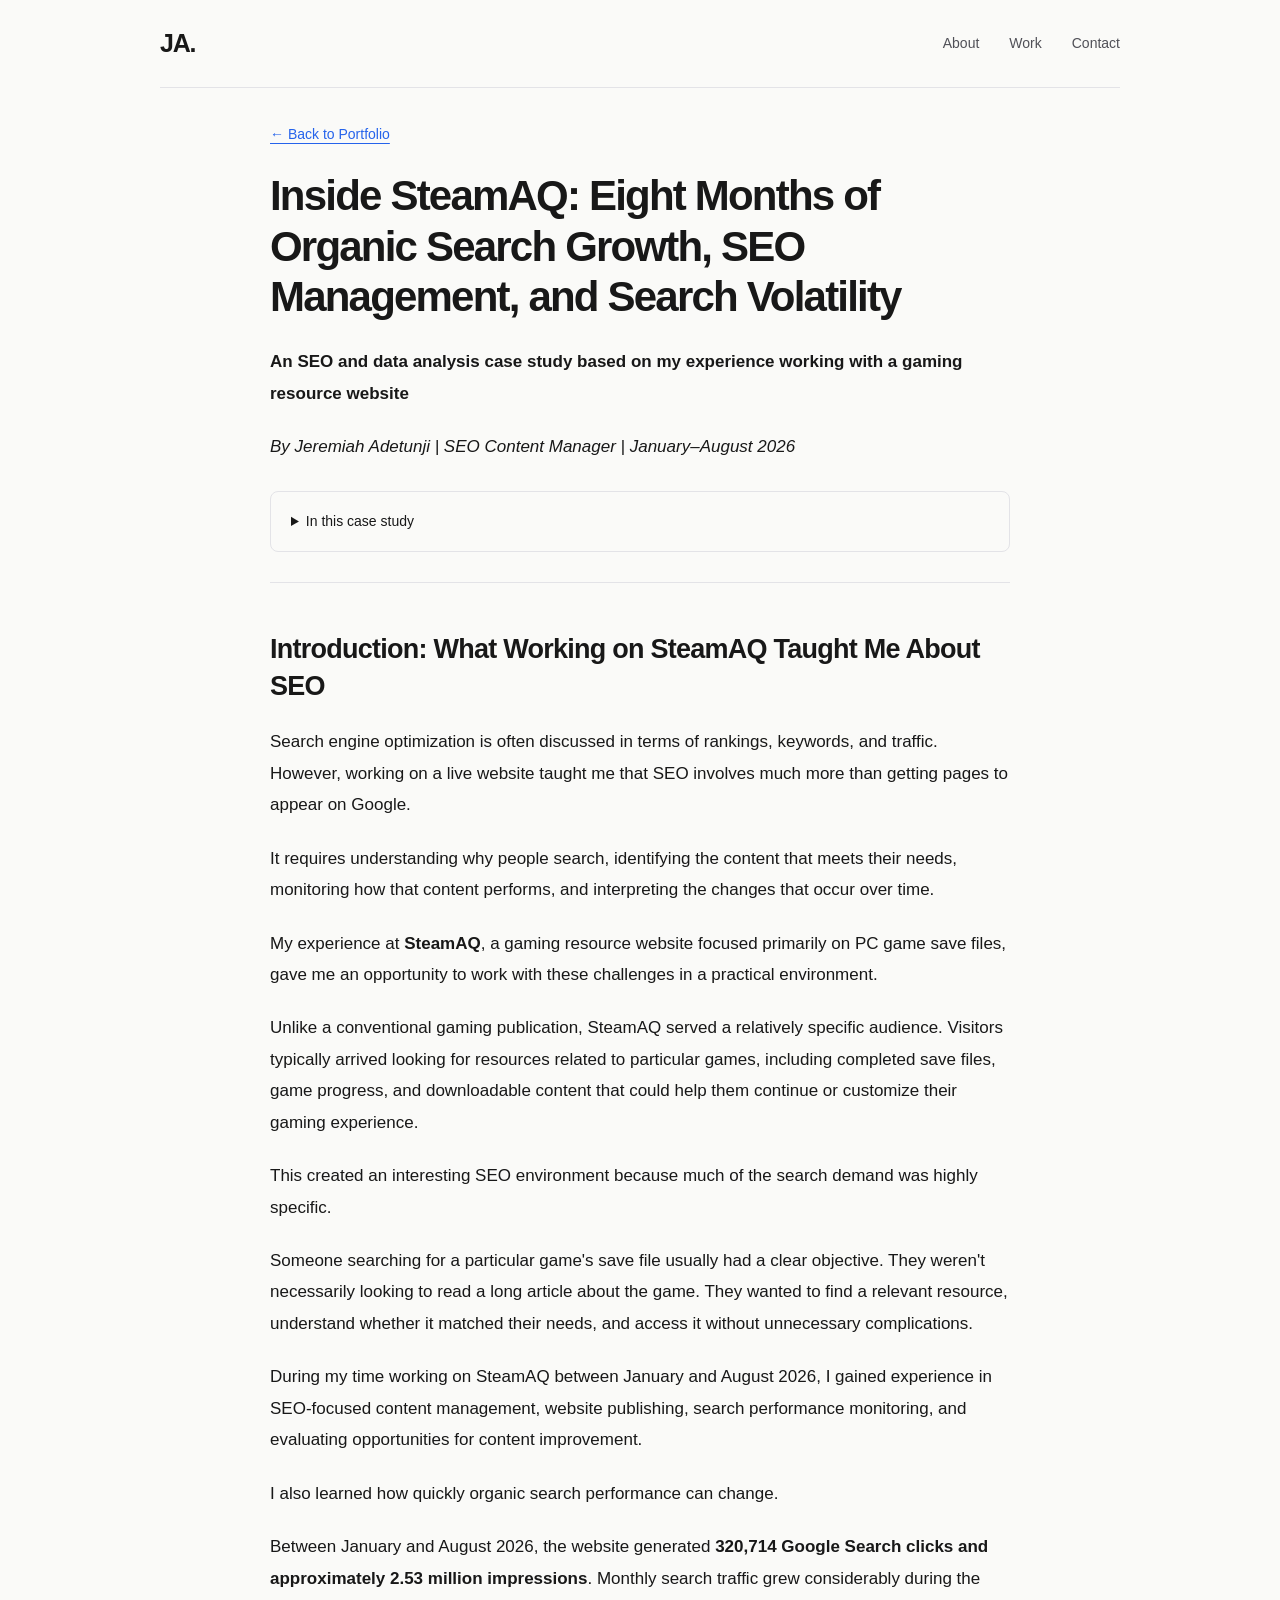
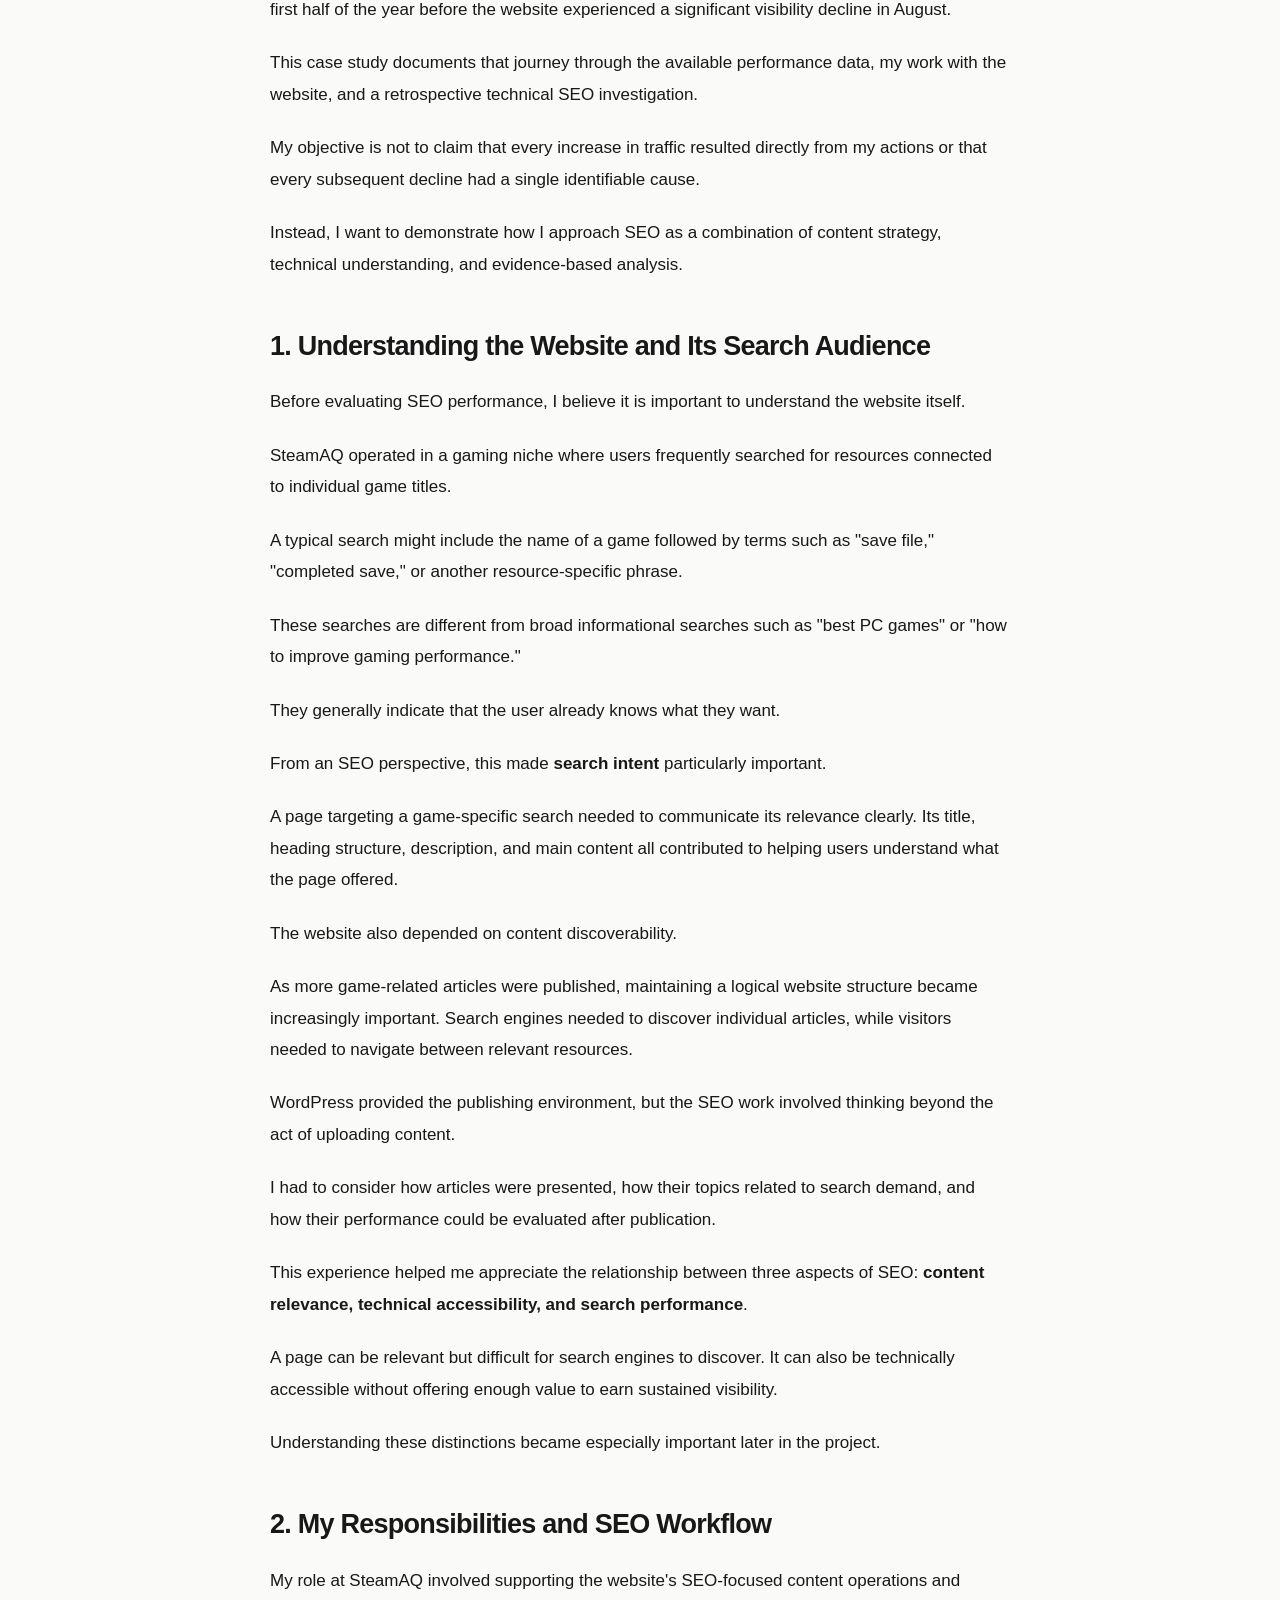
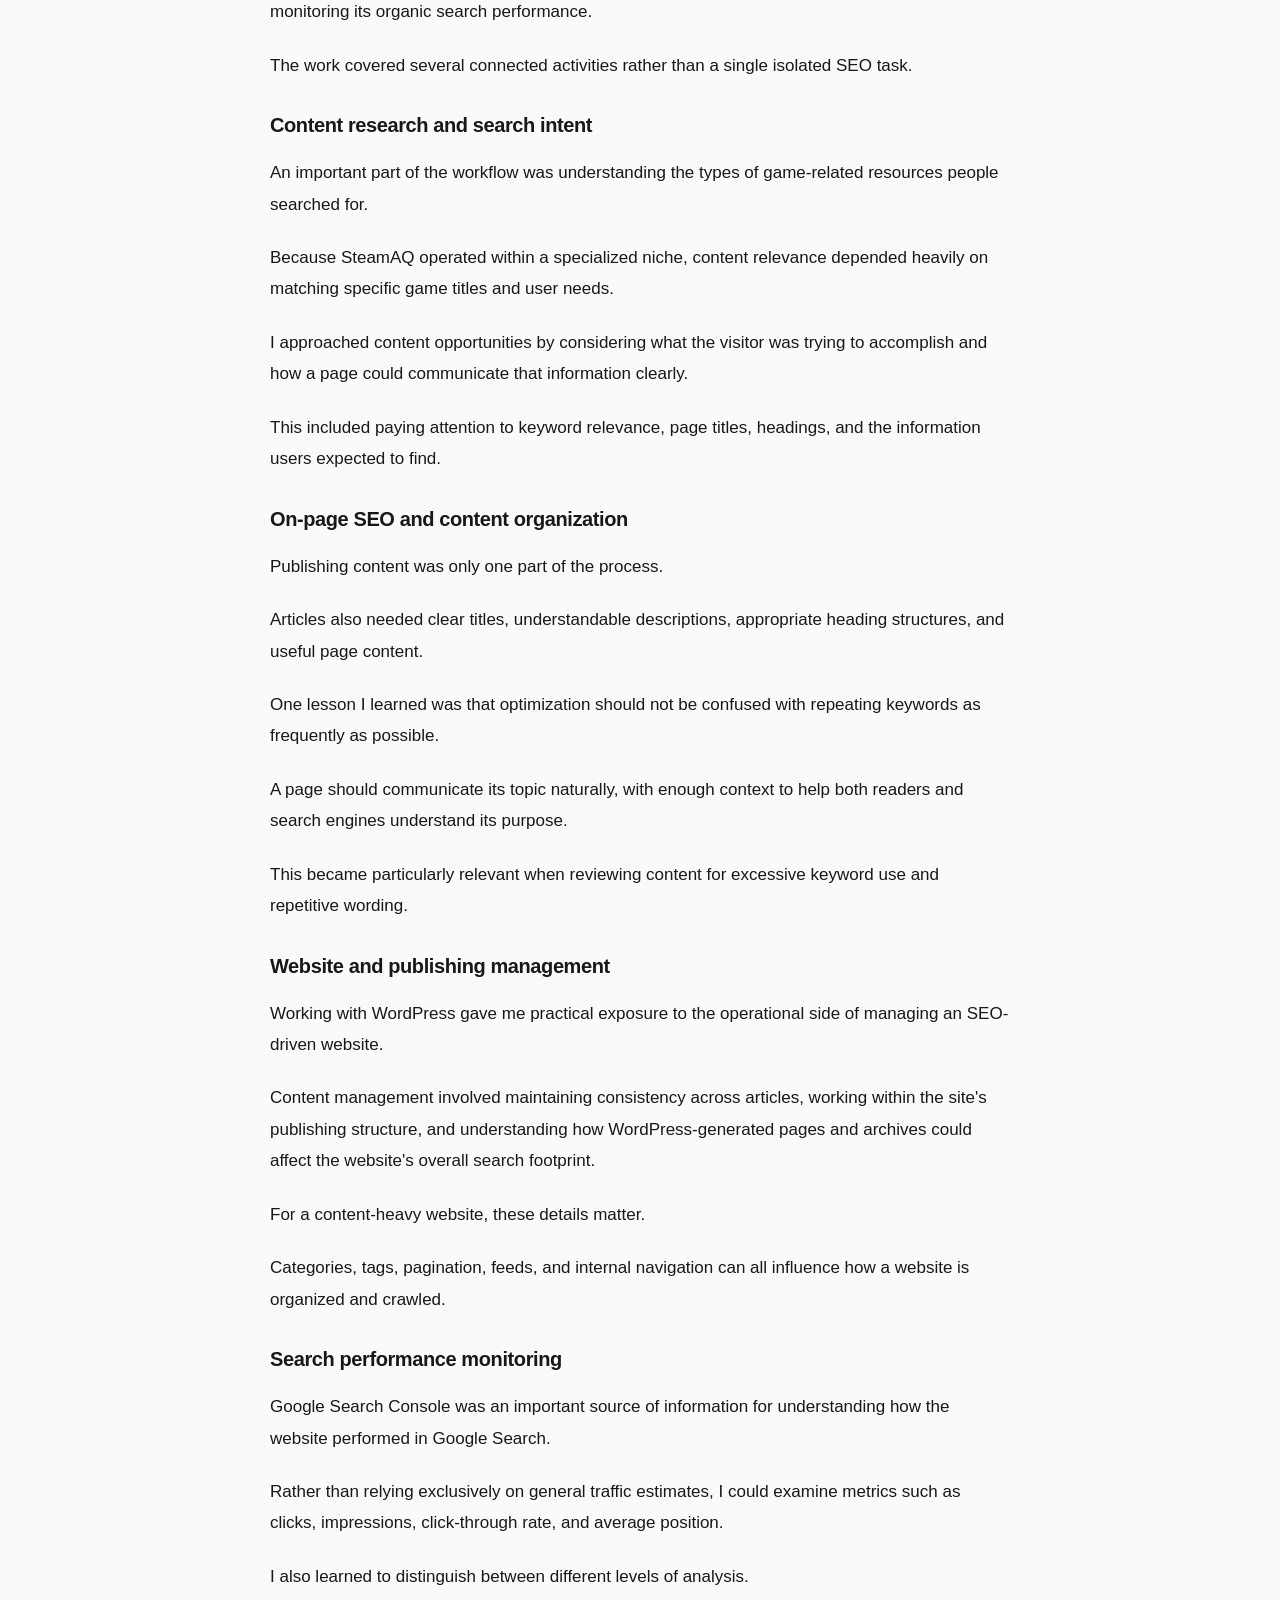
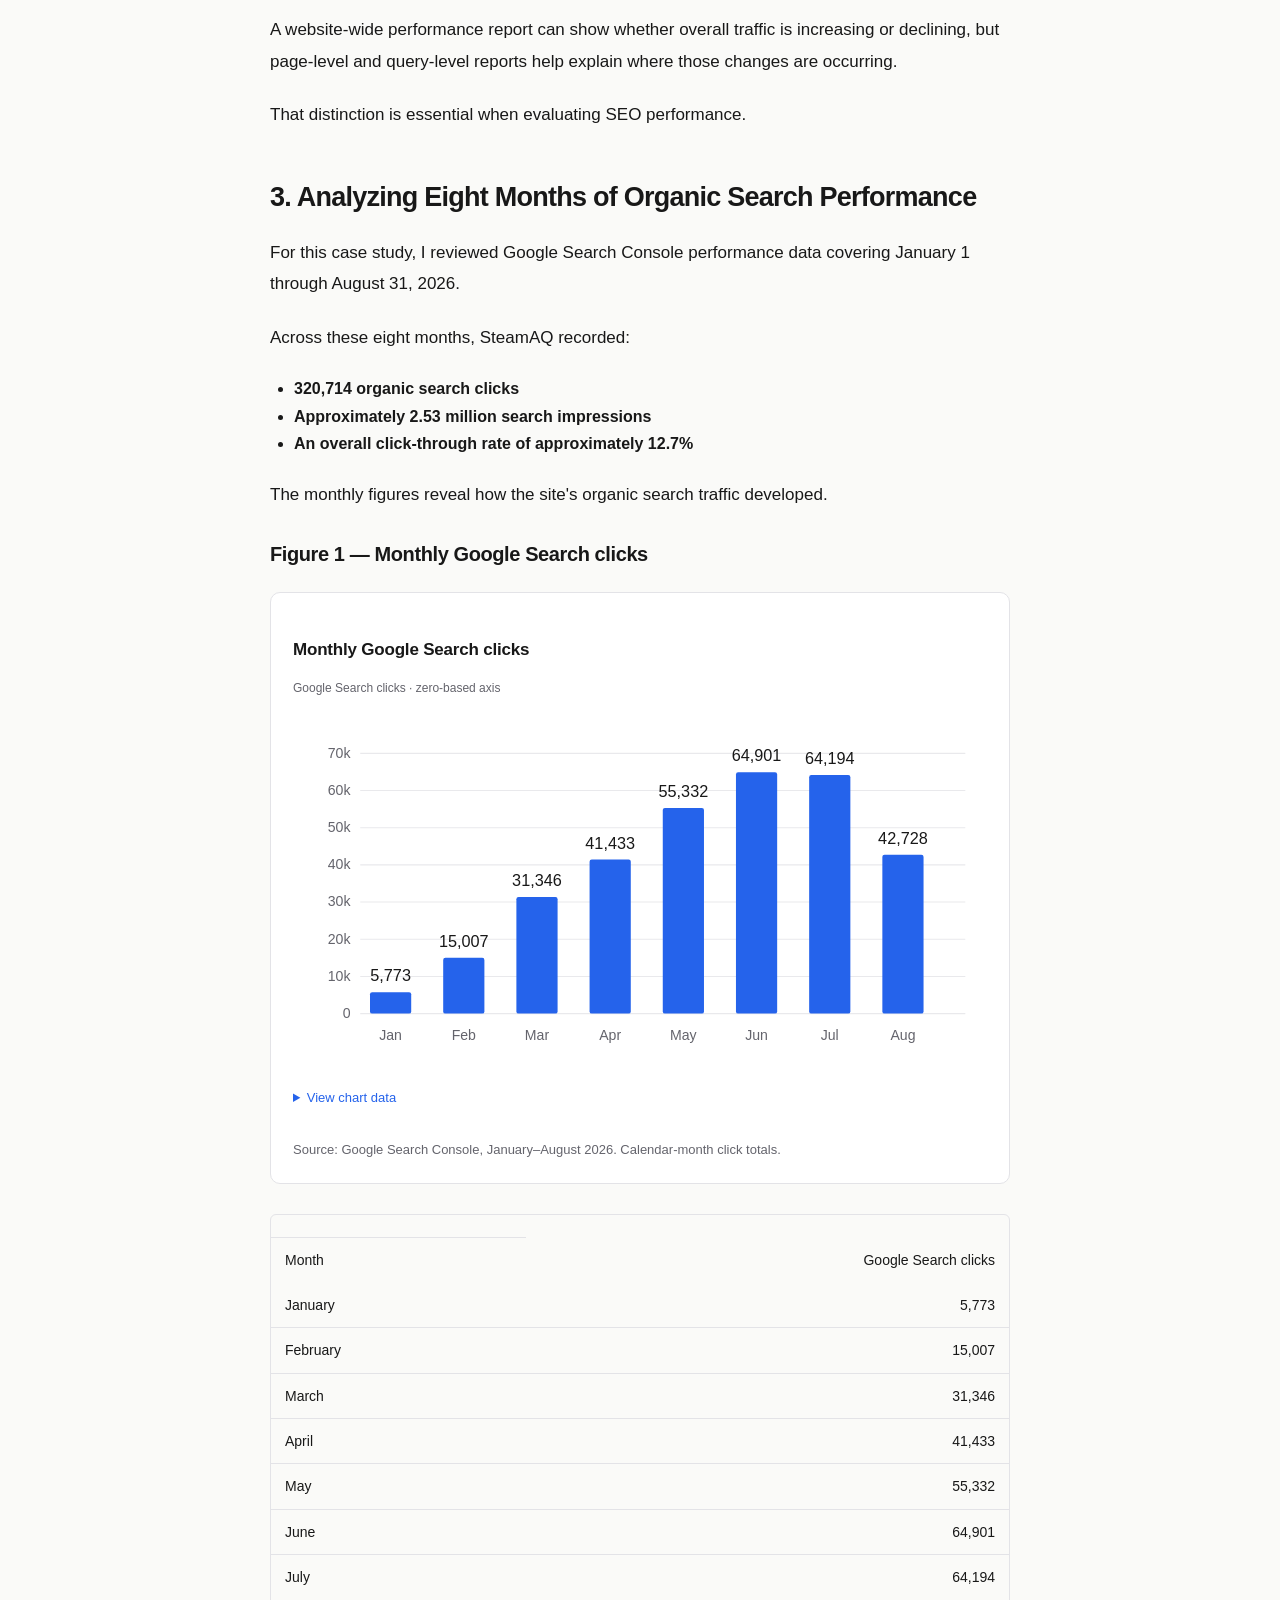
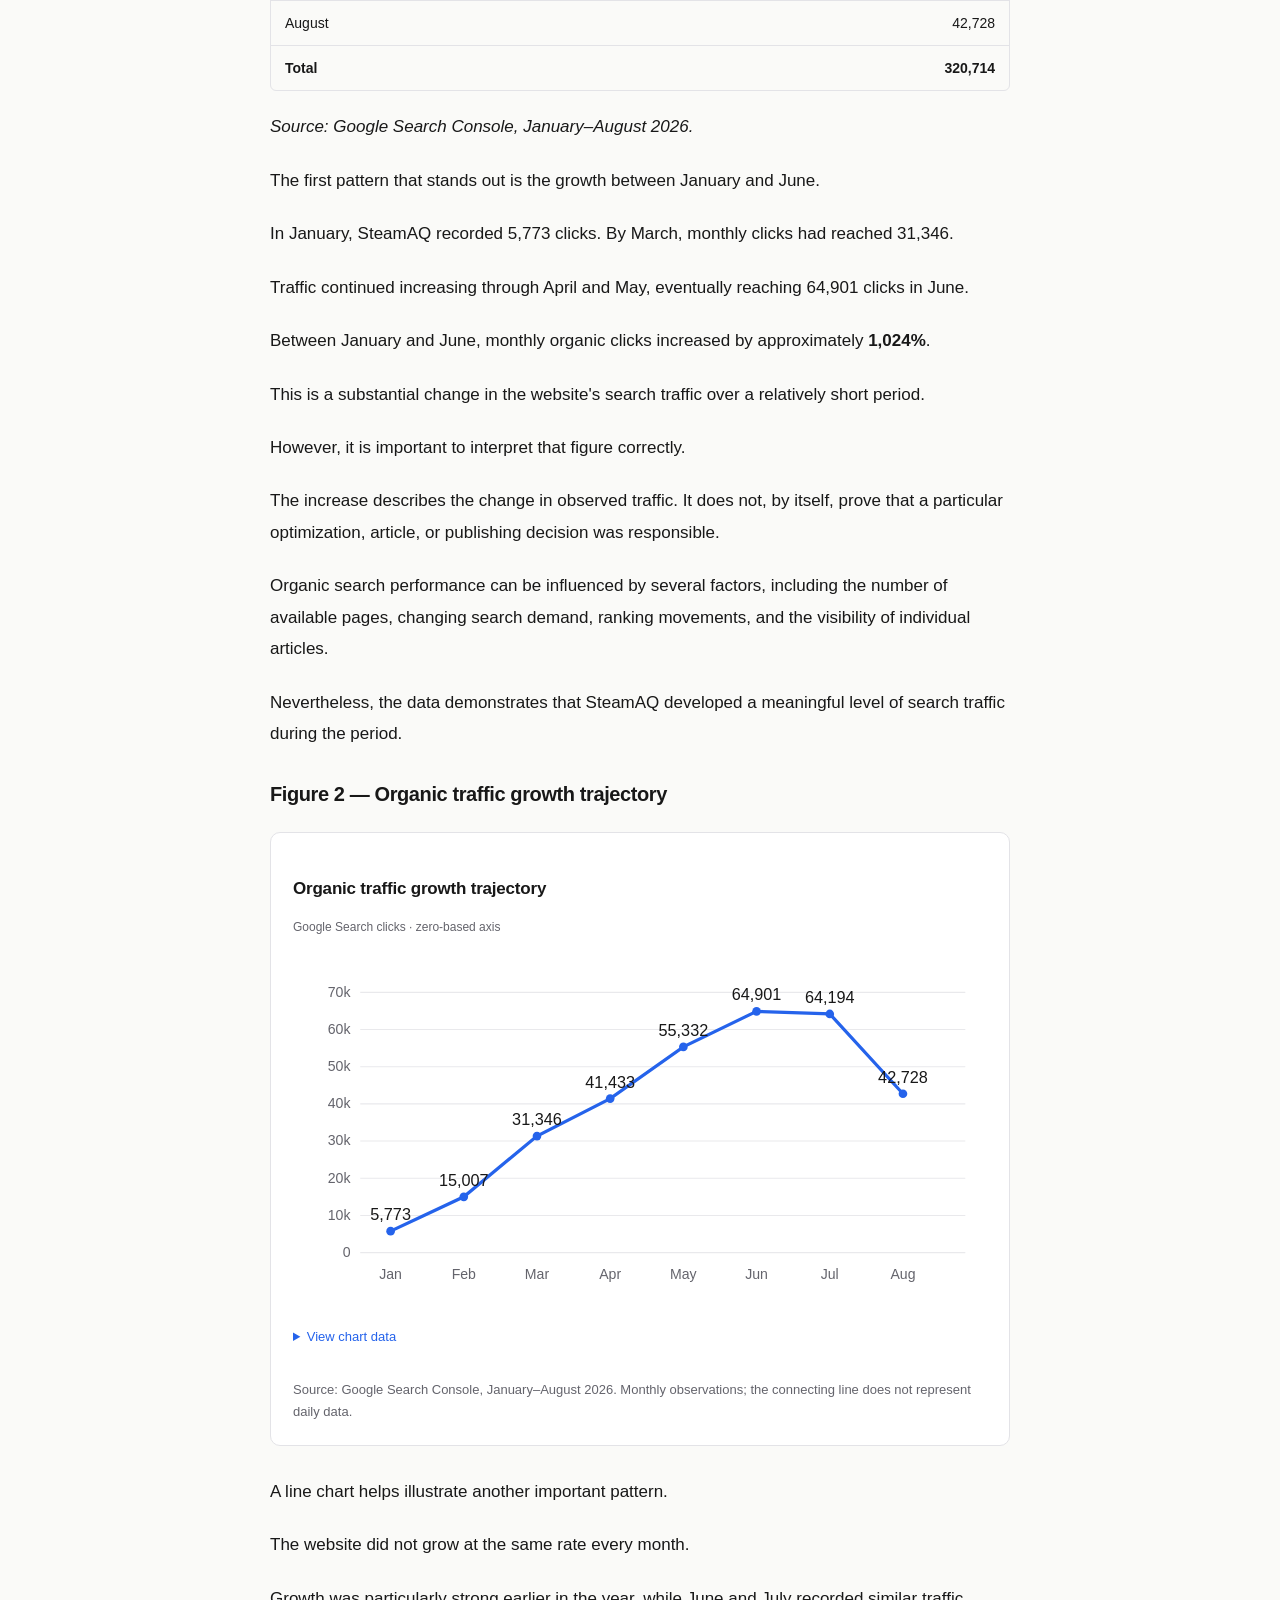
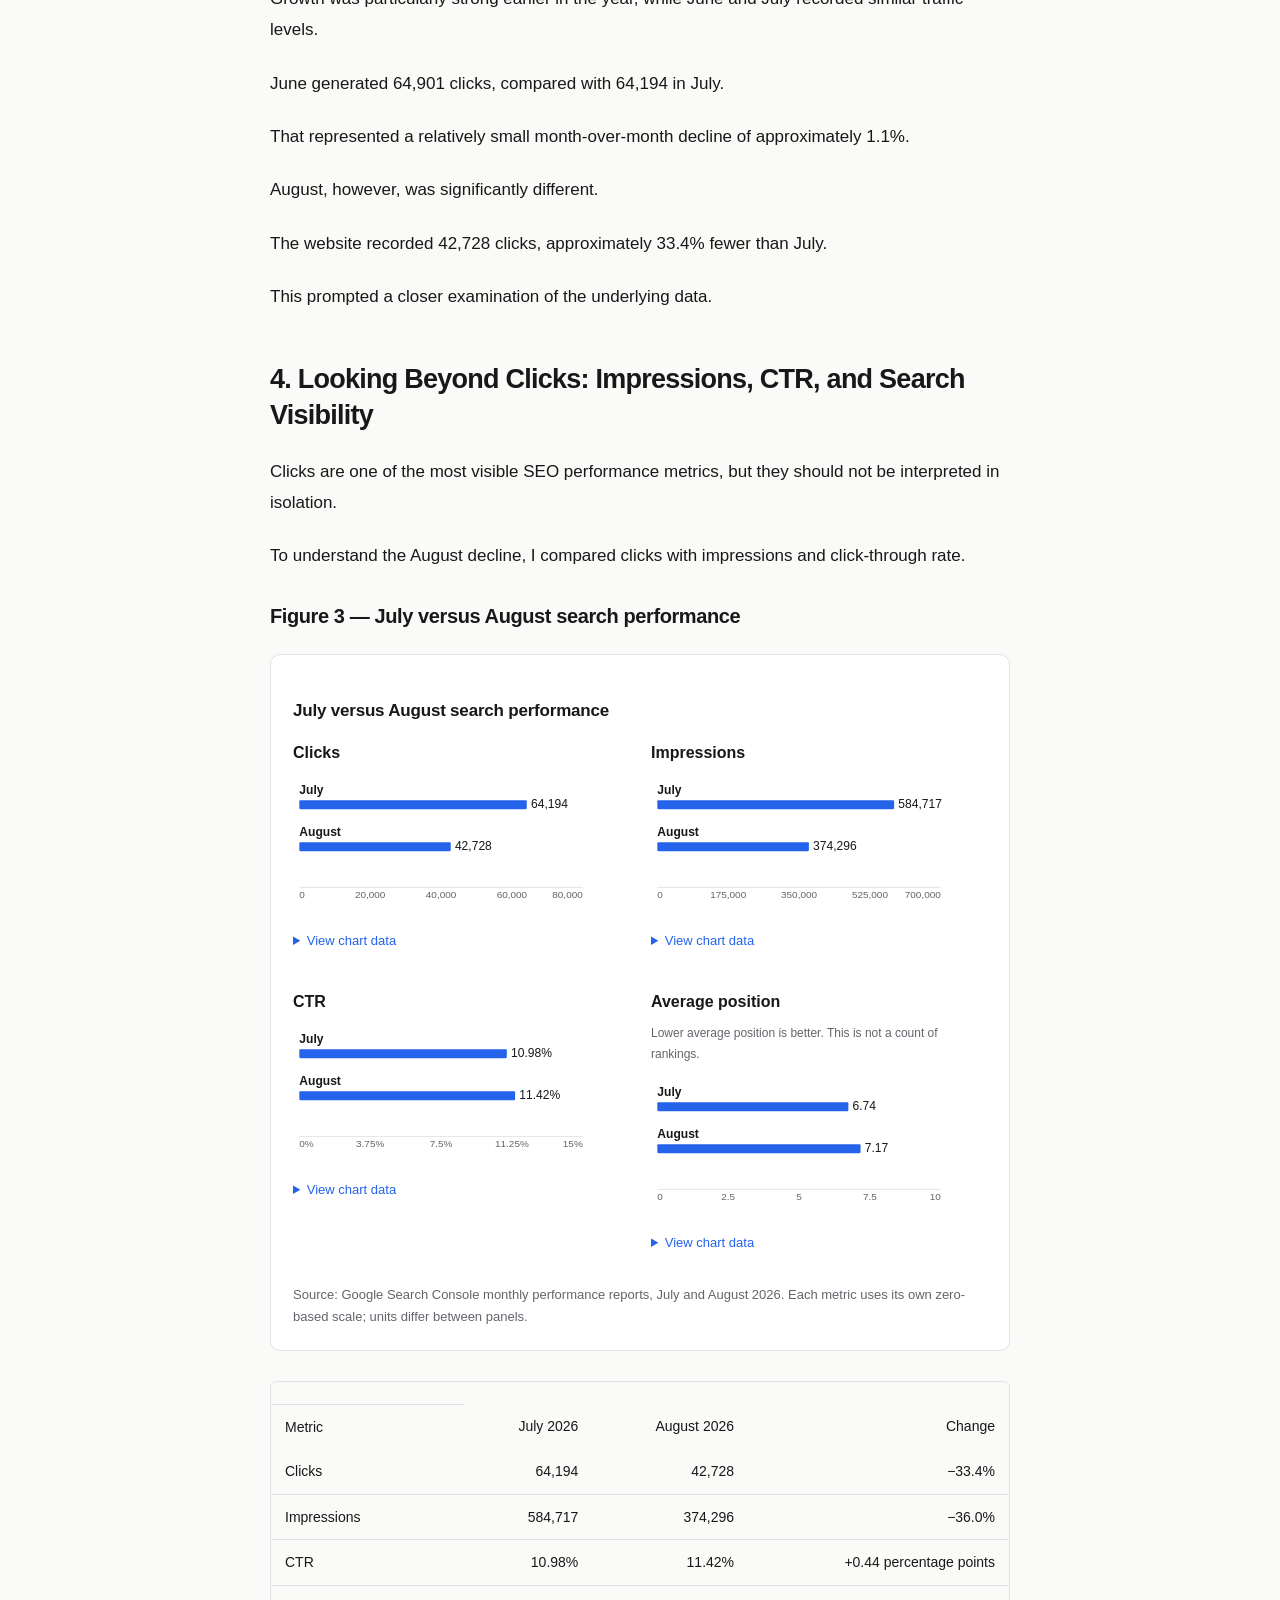
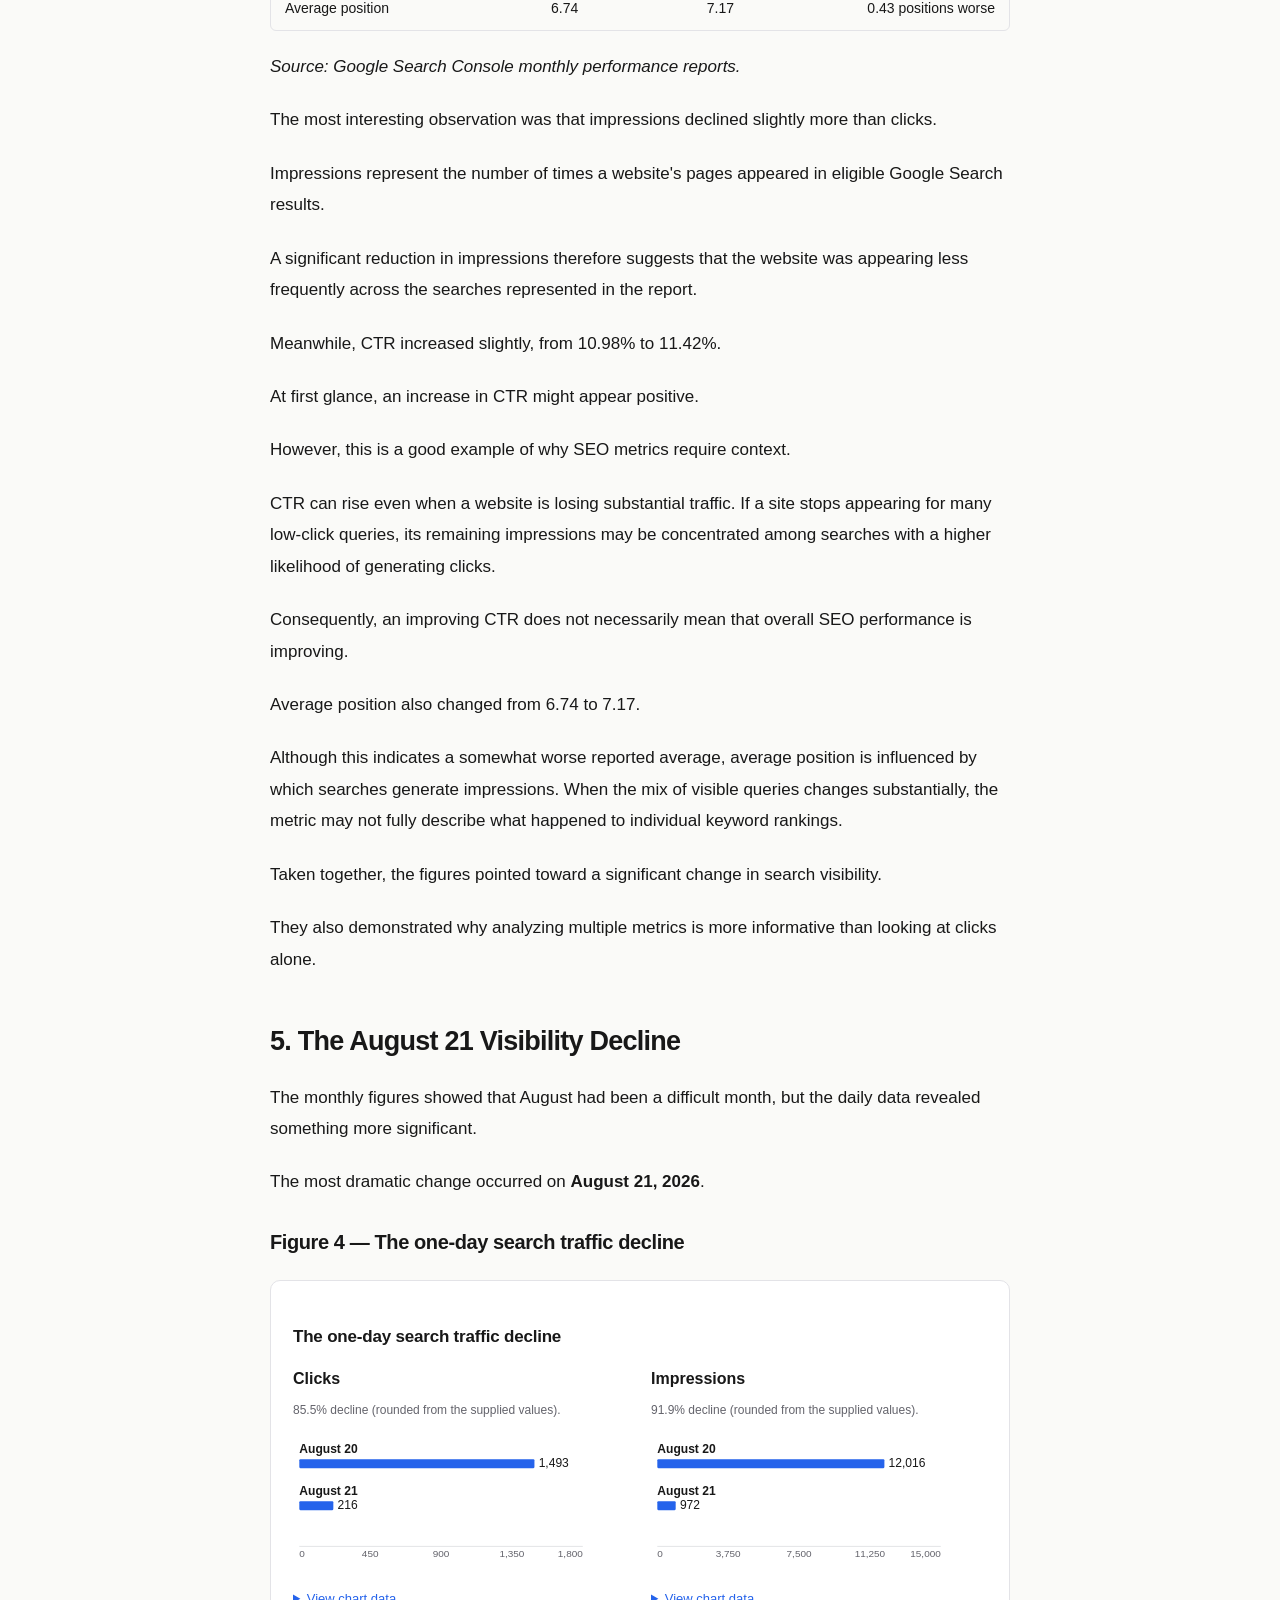
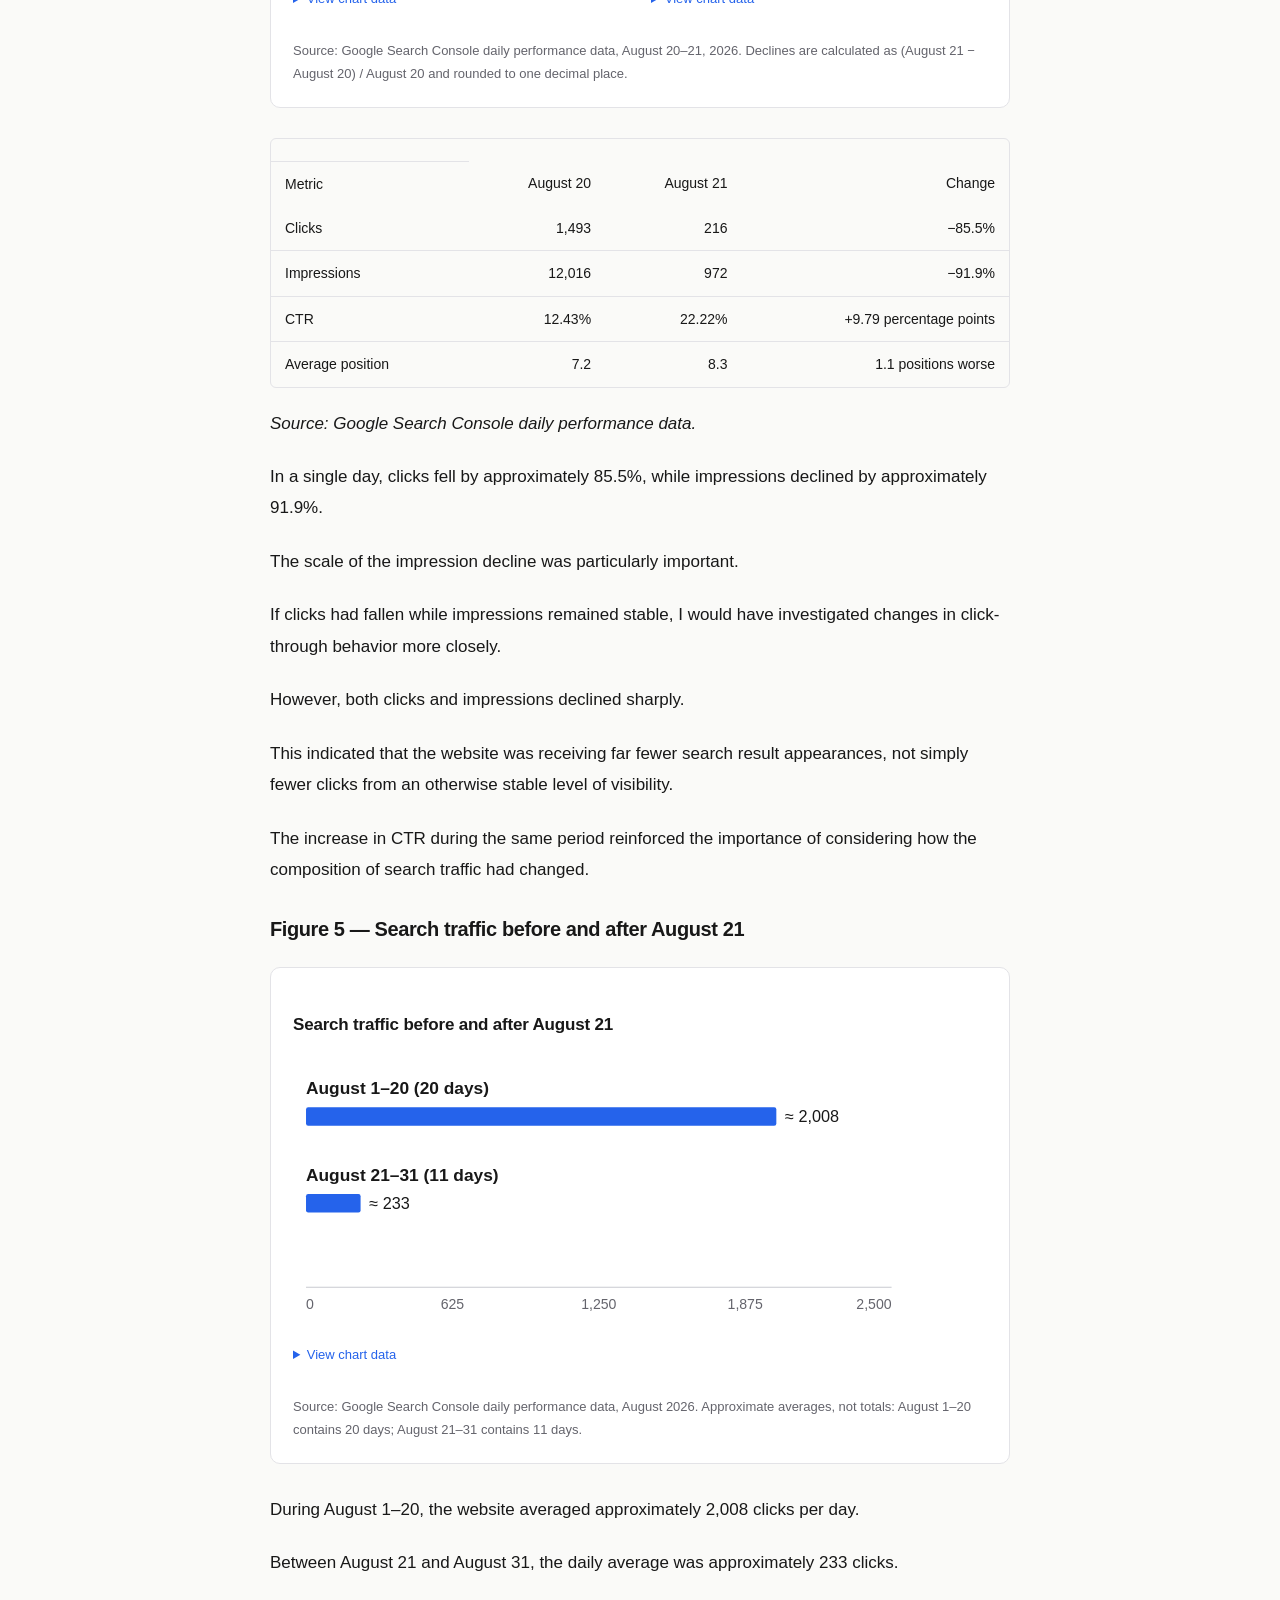
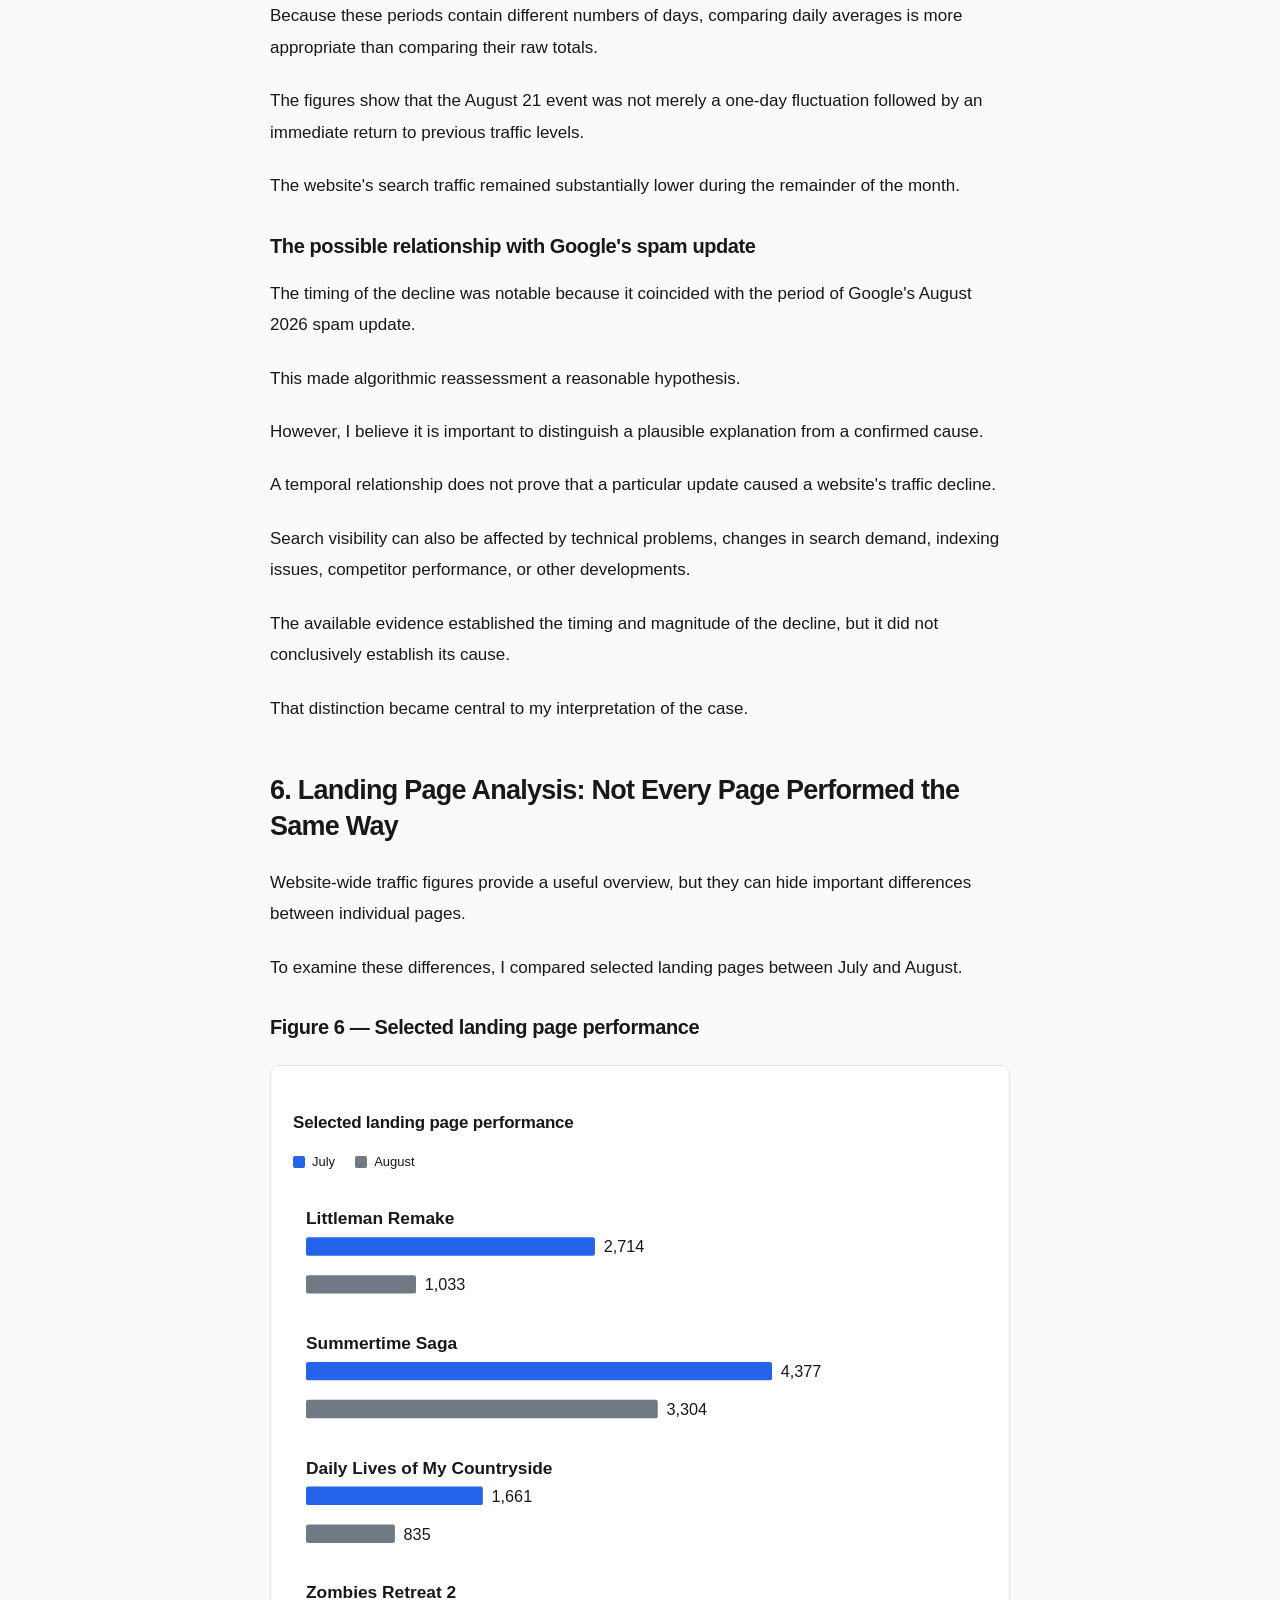
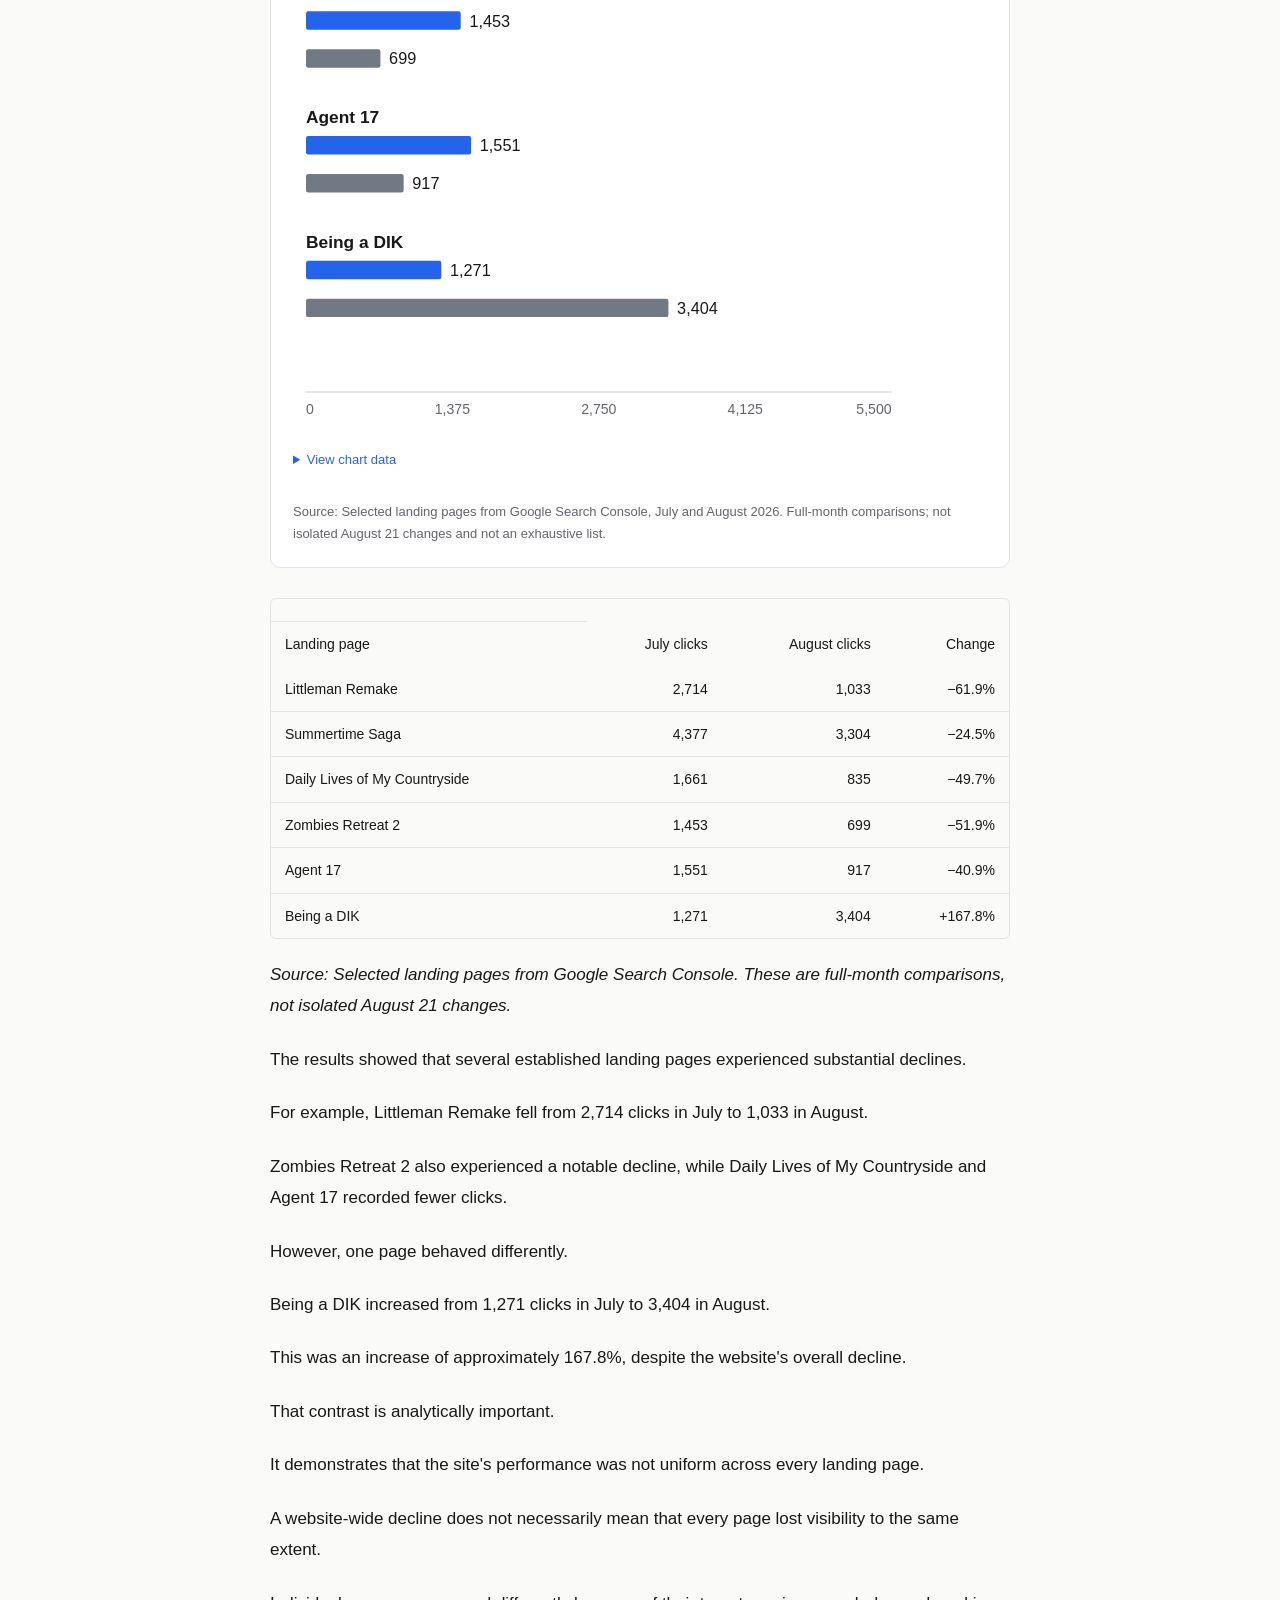
==== commit 43e98668: "Feature SteamAQ case study on portfolio homepage" ====
--- a/steamaq-case-study.html
+++ b/steamaq-case-study.html
@@ -20,7 +20,7 @@
     </header>
 <main id="main" class="case-study">
 <div class="article-body">
-<a class="back-link" href="index.html#work">← Back to Selected Work</a>
+<a class="back-link" href="index.html#work">← Back to Portfolio</a>
 <article aria-label="SteamAQ SEO case study">
 <h1>Inside SteamAQ: Eight Months of Organic Search Growth, SEO Management, and Search Volatility</h1>
 <p><strong>An SEO and data analysis case study based on my experience working with a gaming resource website</strong></p>
--- a/styles.css
+++ b/styles.css
@@ -135,3 +135,15 @@
   .intro .actions { grid-column: 1 / -1; margin-top: 8px; flex-direction: row; }
   .intro .button { flex: 1; }
 }
+
+/* Featured SteamAQ entry only; other project cards retain their existing styles. */
+.featured-case-study { border-top: 3px solid var(--accent); }
+.featured-case-study .project-category { color: var(--accent); }
+.featured-case-study .case-preview { margin: 0 0 22px; padding: 14px 10px 10px; background: #f7f9fd; border: 1px solid #e6ebf5; border-radius: 6px; }
+.featured-case-study .preview-label { display: block; font-size: 11px; font-weight: 600; color: var(--text); }
+.featured-case-study svg { display: block; width: 100%; height: auto; margin-top: 4px; }
+.featured-case-study svg rect { fill: var(--accent); }
+.featured-case-study svg line { stroke: #ccd4e2; }
+.featured-case-study svg text { fill: var(--muted); font: 11px sans-serif; }
+.featured-case-study .preview-source { display: block; font-size: 10px; line-height: 1.6; color: var(--muted); }
+.featured-case-study:focus-visible { border-color: var(--accent); }
